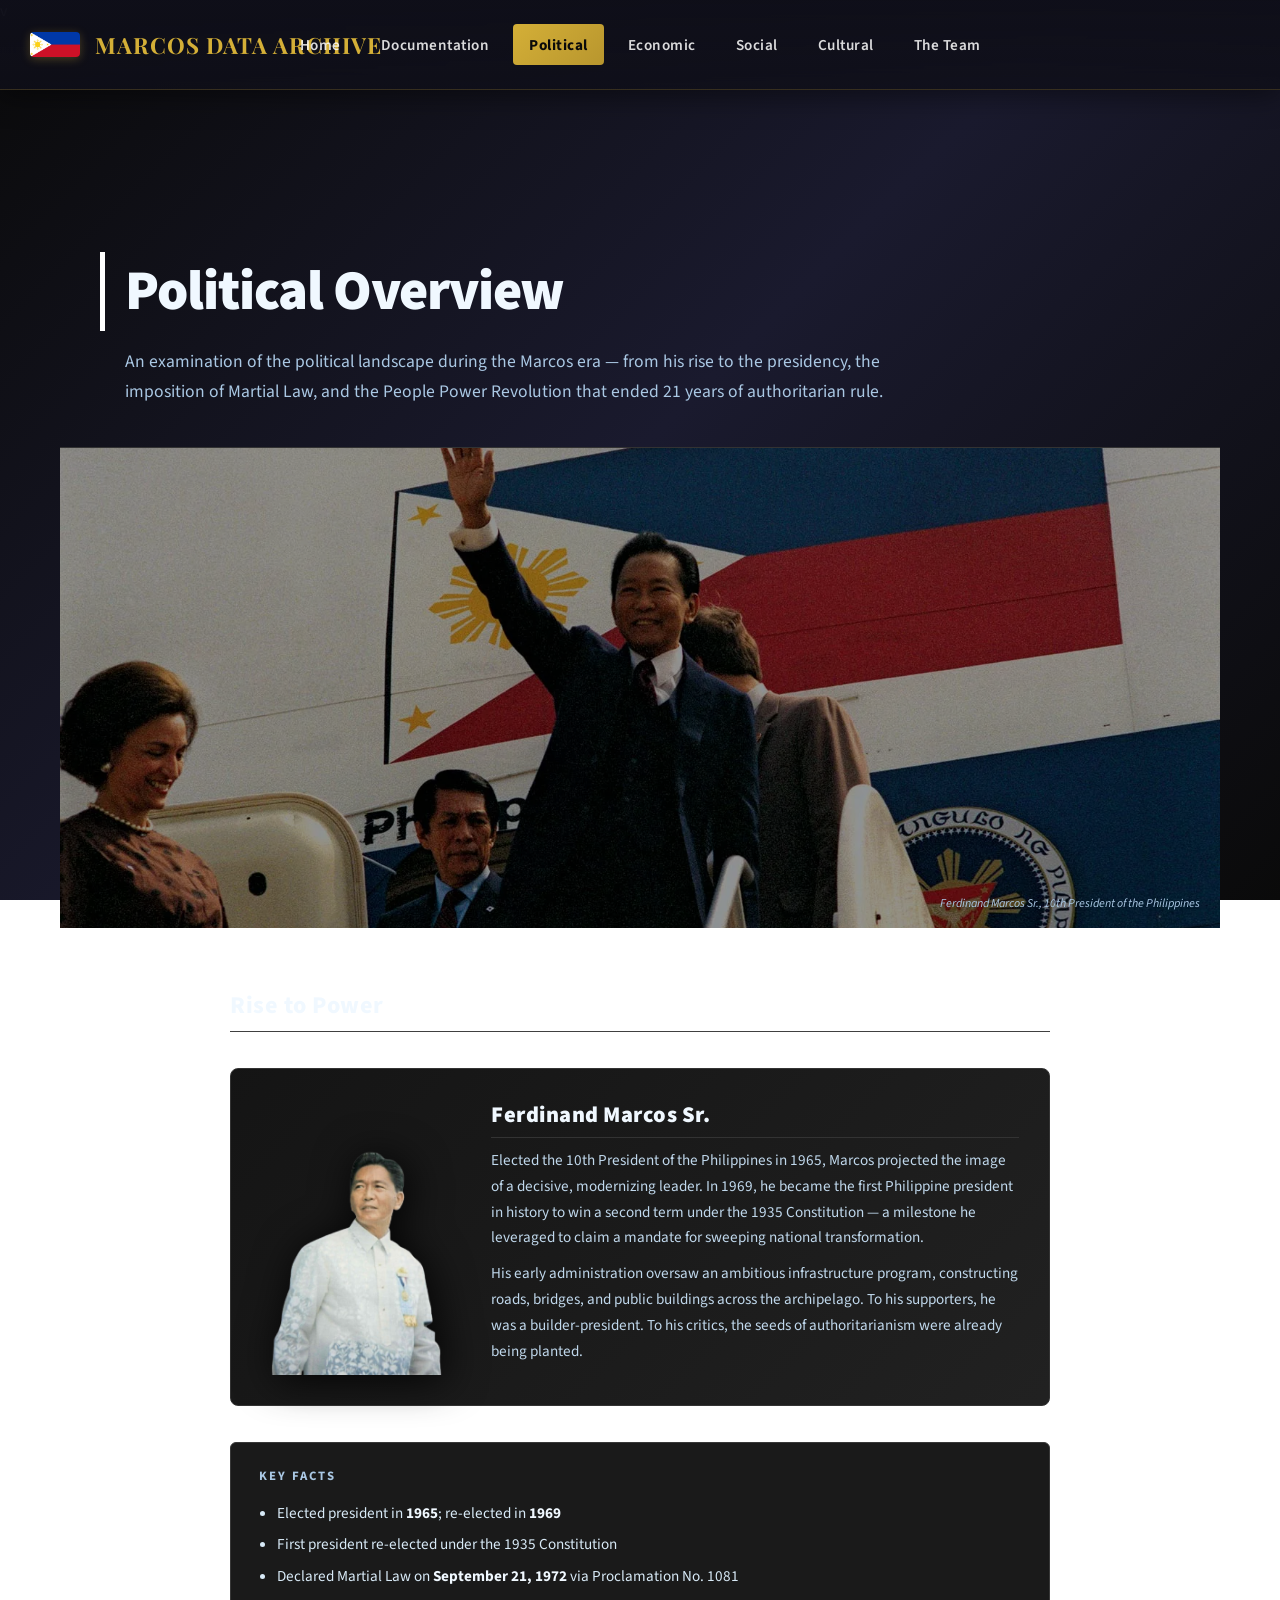
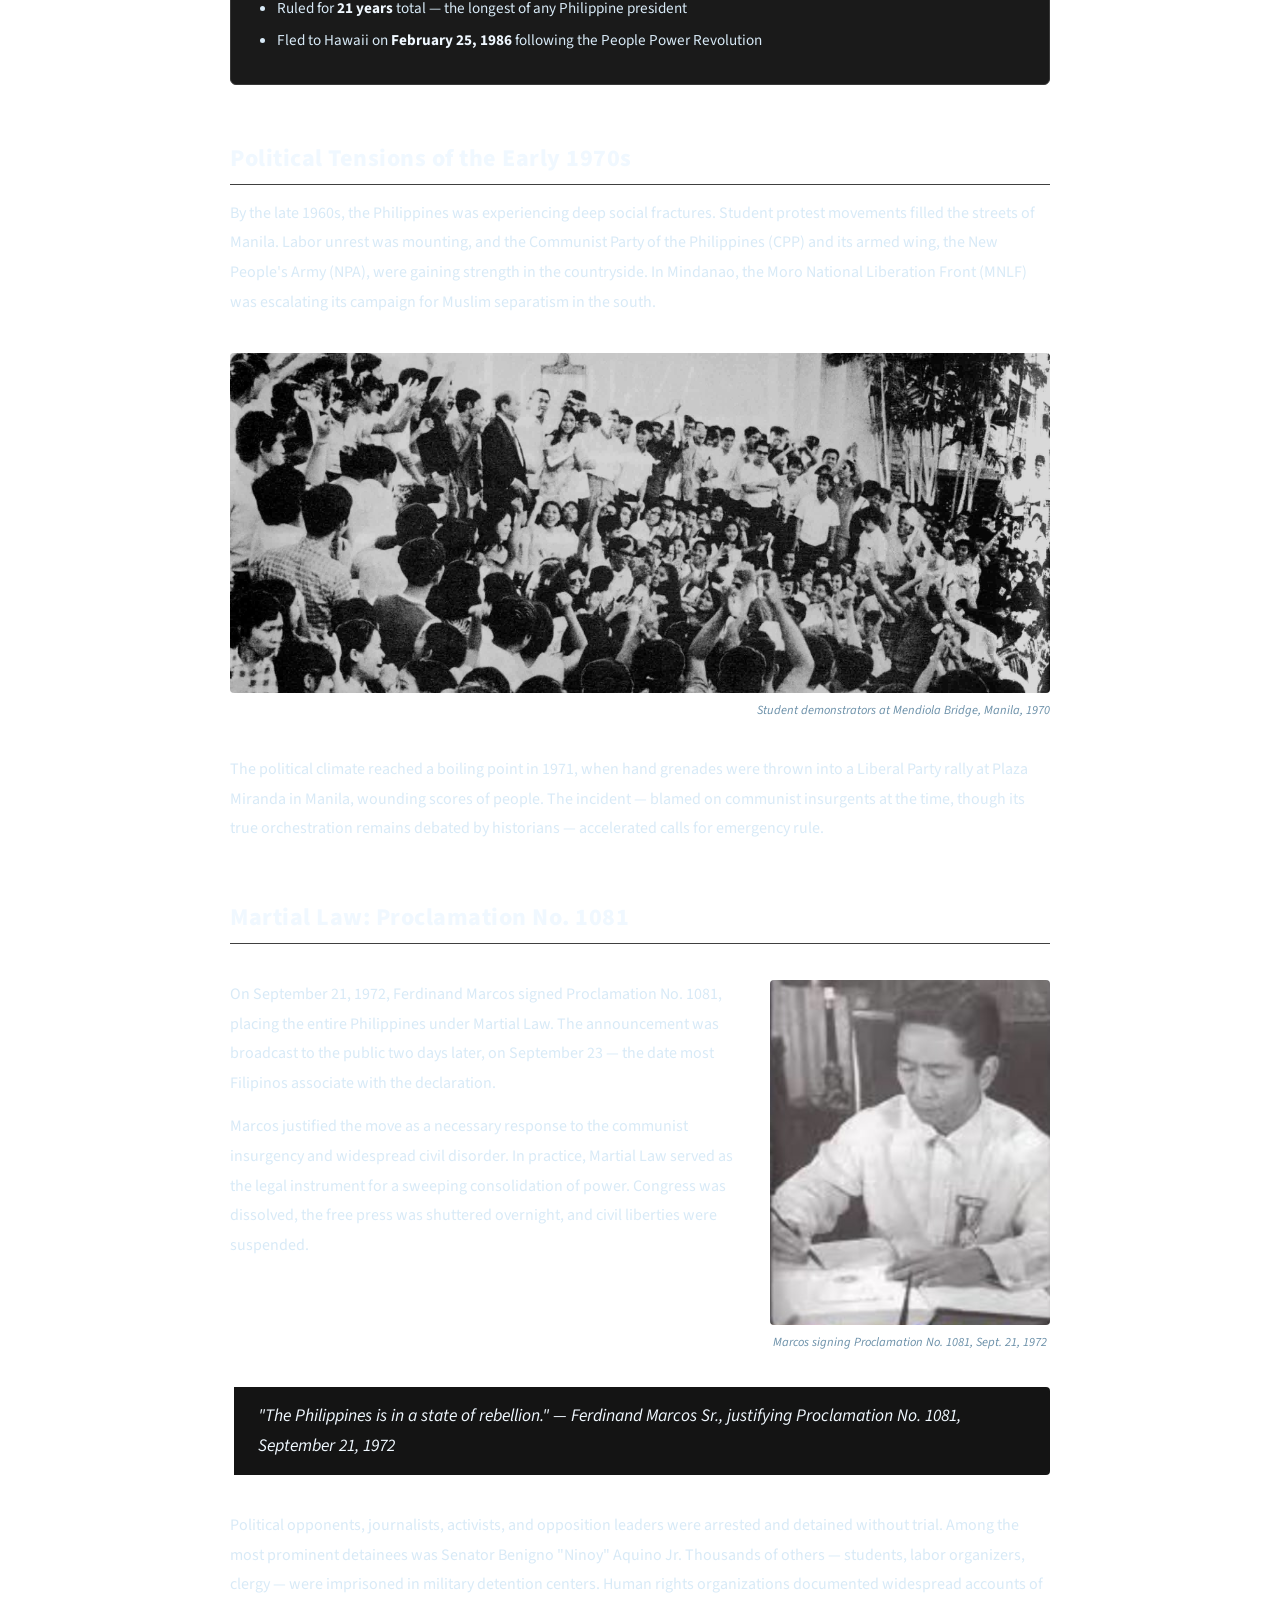
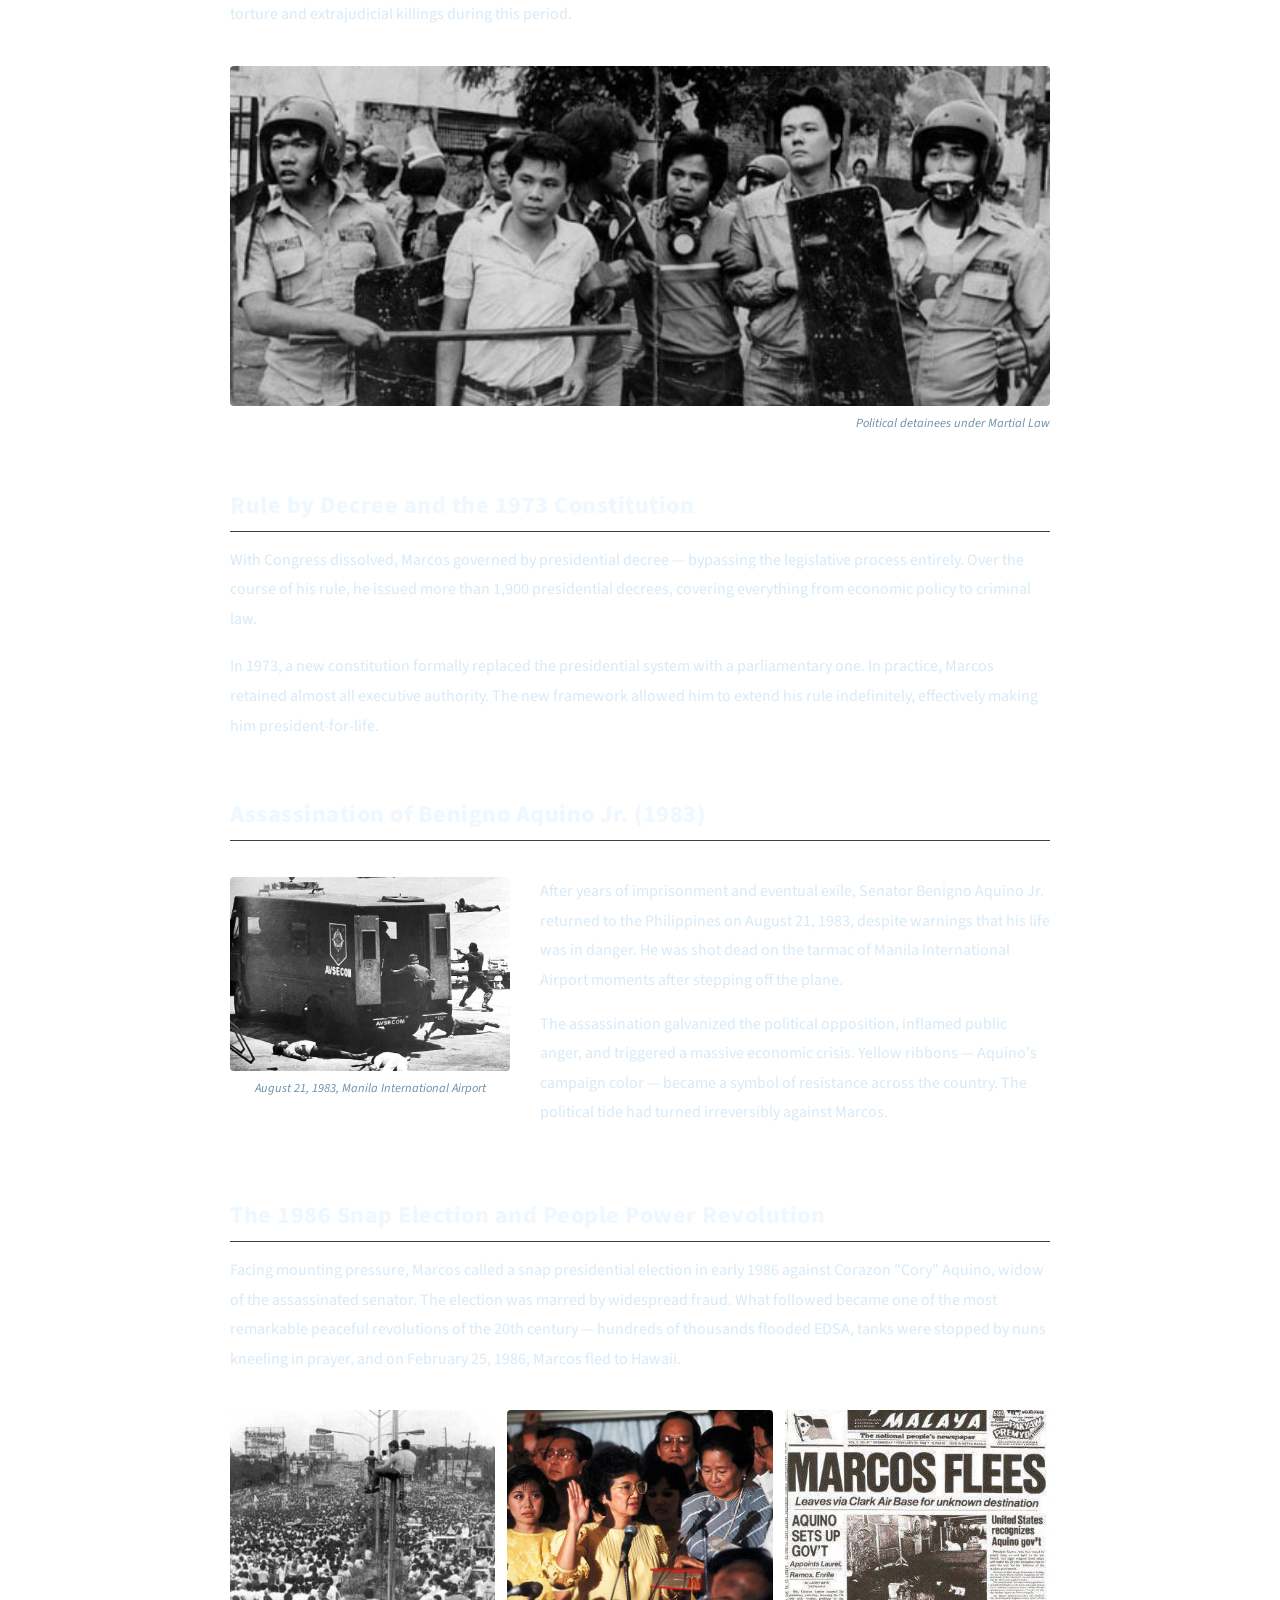
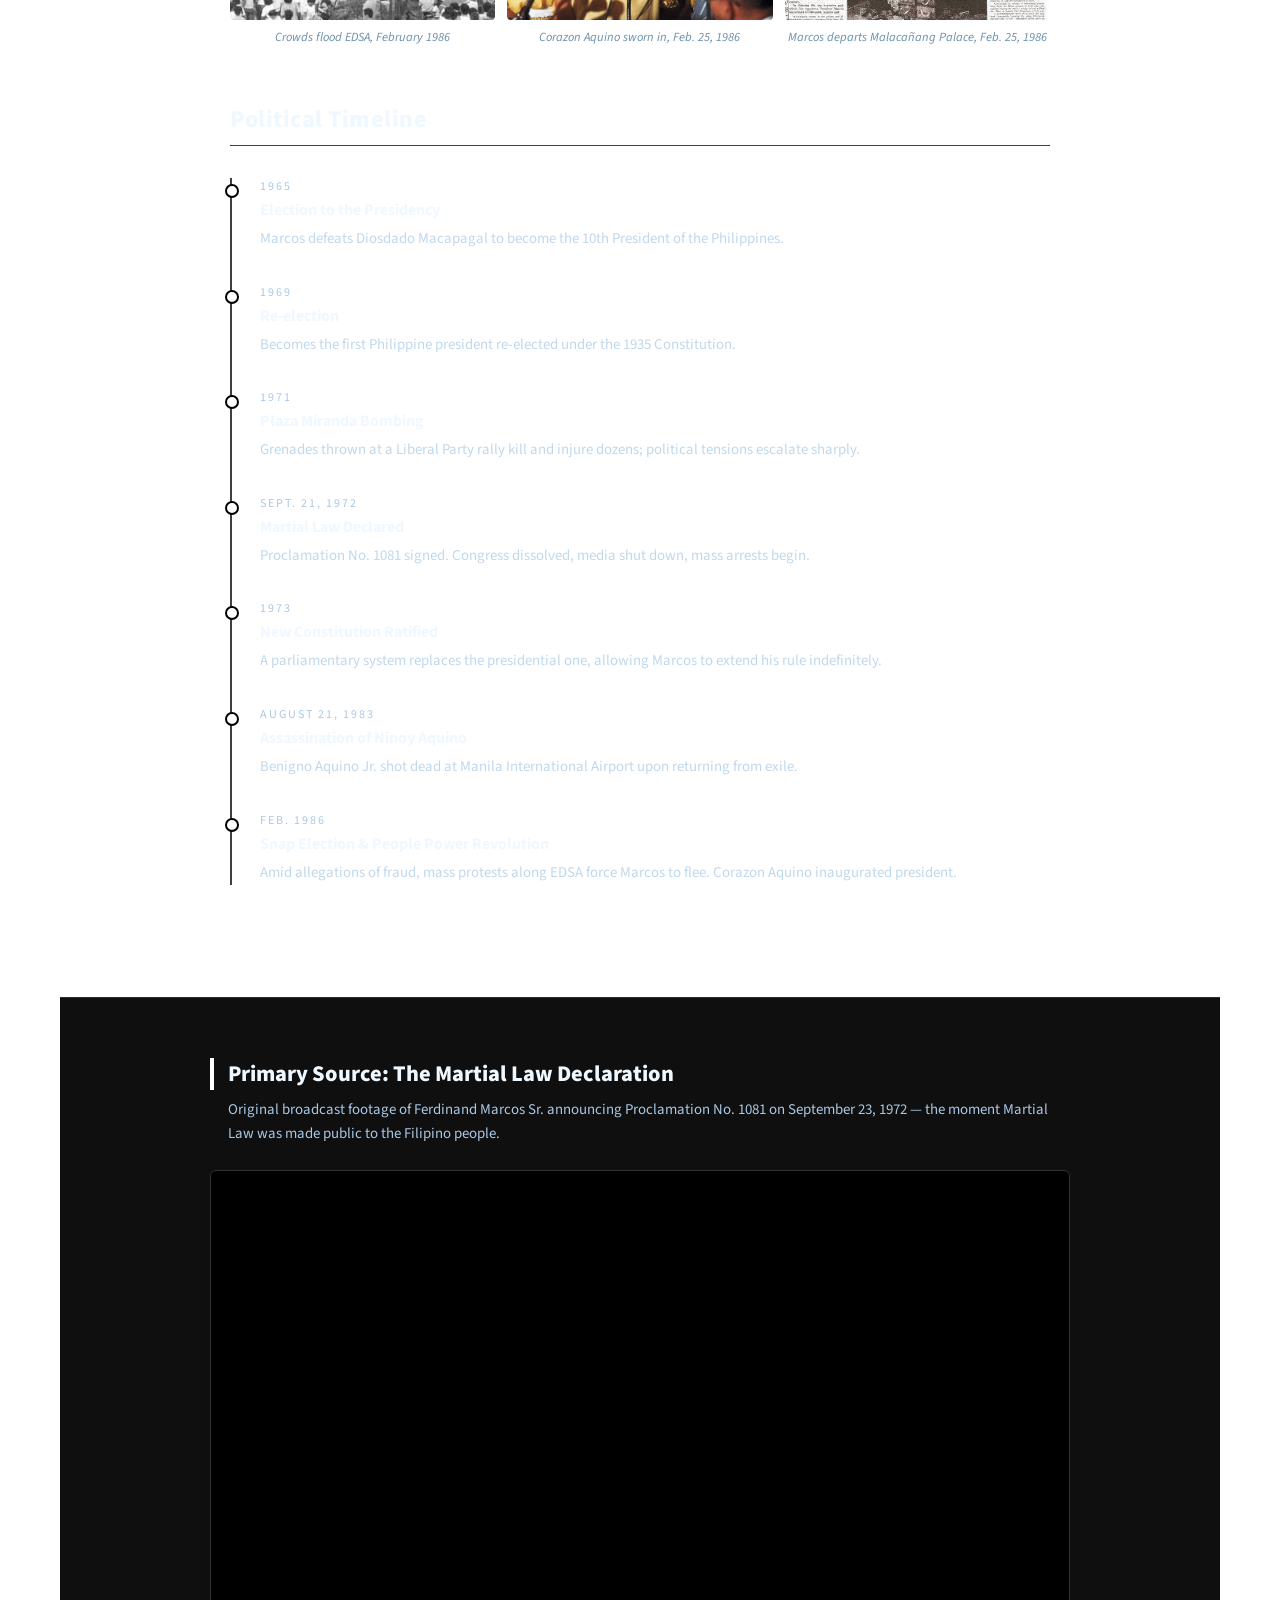
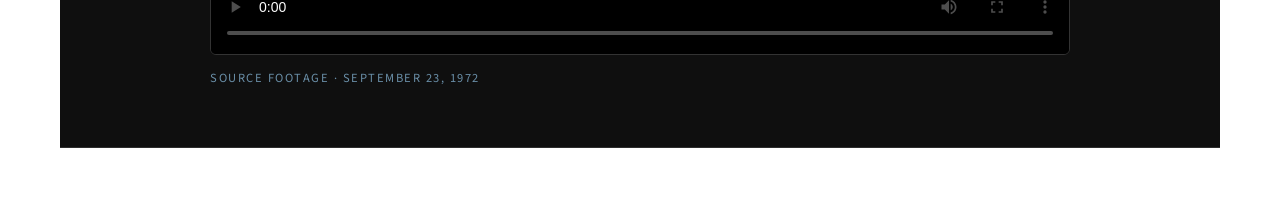
==== Political.html @ ebac62fa "Uploaded the entire website" ====
v<!DOCTYPE html>
<html lang="en">
<head>
    <meta charset="UTF-8">
    <meta name="viewport" content="width=device-width, initial-scale=1.0">
    <title>Political - Marcos Data Archive</title>
    <link rel="stylesheet" href="design.css">
</head>
<body>
    <div class="main">
        <nav>
            <div class="logo">
                <img src="Images/philippines_flag.jpg" alt="Logo">
                <h1 class="title">Marcos Data Archive</h1>
            </div>
            <div class="center">
                <div class="menu">
                    <ul>
                        <li><a href="index.html">Home</a></li>
                        <li><a href="Documentation.html">Documentation</a></li>
                        <li class="active"><a href="Political.html">Political</a></li>
                        <li><a href="Economic.html">Economic</a></li>
                        <li><a href="Social.html">Social</a></li>
                        <li><a href="Cultural.html">Cultural</a></li>
                        <li><a href="Team.html">The Team</a></li>
                    </ul>
                </div>
            </div>
        </nav>

        <div class="main-body">

            <div class="page-hero">
                <h1>Political Overview</h1>
                <p class="lead">An examination of the political landscape during the Marcos era — from his rise to the presidency, the imposition of Martial Law, and the People Power Revolution that ended 21 years of authoritarian rule.</p>
            </div>


            <div class="hero-image-wrap">
                <img src="Images/Ferdinand Marcos.webp" alt="Ferdinand Marcos Sr.">
                <span class="hero-image-caption">Ferdinand Marcos Sr., 10th President of the Philippines</span>
            </div>

            <div class="article-container">

                <h2>Rise to Power</h2>

                <div class="cutout-block">
                    <div class="cutout-img">
                        <img src="Images/marcoscutout.png" alt="Ferdinand Marcos Sr.">
                    </div>

                    <div class="cutout-text">
                        <h3>Ferdinand Marcos Sr.</h3>
                        <p>Elected the 10th President of the Philippines in 1965, Marcos projected the image of a decisive, modernizing leader. In 1969, he became the first Philippine president in history to win a second term under the 1935 Constitution — a milestone he leveraged to claim a mandate for sweeping national transformation.</p>
                        <p>His early administration oversaw an ambitious infrastructure program, constructing roads, bridges, and public buildings across the archipelago. To his supporters, he was a builder-president. To his critics, the seeds of authoritarianism were already being planted.</p>
                    </div>
                </div>

                <div class="key-facts">
                    <h3>Key Facts</h3>
                    <ul>
                        <li>Elected president in <strong>1965</strong>; re-elected in <strong>1969</strong></li>
                        <li>First president re-elected under the 1935 Constitution</li>
                        <li>Declared Martial Law on <strong>September 21, 1972</strong> via Proclamation No. 1081</li>
                        <li>Ruled for <strong>21 years</strong> total — the longest of any Philippine president</li>
                        <li>Fled to Hawaii on <strong>February 25, 1986</strong> following the People Power Revolution</li>
                    </ul>
                </div>

                <h2>Political Tensions of the Early 1970s</h2>
                <p>By the late 1960s, the Philippines was experiencing deep social fractures. Student protest movements filled the streets of Manila. Labor unrest was mounting, and the Communist Party of the Philippines (CPP) and its armed wing, the New People's Army (NPA), were gaining strength in the countryside. In Mindanao, the Moro National Liberation Front (MNLF) was escalating its campaign for Muslim separatism in the south.</p>


                <div class="photo-strip">
                        <img src="Images/First Quarter Storm.jpg" alt="First Quarter Storm, Manila 1970">
                    <div class="photo-caption">Student demonstrators at Mendiola Bridge, Manila, 1970</div>
                </div>

                <p>The political climate reached a boiling point in 1971, when hand grenades were thrown into a Liberal Party rally at Plaza Miranda in Manila, wounding scores of people. The incident — blamed on communist insurgents at the time, though its true orchestration remains debated by historians — accelerated calls for emergency rule.</p>

                <h2>Martial Law: Proclamation No. 1081</h2>


                <div class="article-photo-row">
                    <div class="row-text">
                        <p>On September 21, 1972, Ferdinand Marcos signed Proclamation No. 1081, placing the entire Philippines under Martial Law. The announcement was broadcast to the public two days later, on September 23 — the date most Filipinos associate with the declaration.</p>
                        <p>Marcos justified the move as a necessary response to the communist insurgency and widespread civil disorder. In practice, Martial Law served as the legal instrument for a sweeping consolidation of power. Congress was dissolved, the free press was shuttered overnight, and civil liberties were suspended.</p>
                    </div>
                    <div class="row-photo">
                            <img src="Images/marcos1081.jpg" alt="Marcos signing Proclamation No. 1081">
                        <div class="photo-caption">Marcos signing Proclamation No. 1081, Sept. 21, 1972</div>
                    </div>
                </div>

                <div class="pull-quote">
                    <p>"The Philippines is in a state of rebellion." — Ferdinand Marcos Sr., justifying Proclamation No. 1081, September 21, 1972</p>
                </div>

                <p>Political opponents, journalists, activists, and opposition leaders were arrested and detained without trial. Among the most prominent detainees was Senator Benigno "Ninoy" Aquino Jr. Thousands of others — students, labor organizers, clergy — were imprisoned in military detention centers. Human rights organizations documented widespread accounts of torture and extrajudicial killings during this period.</p>


                <div class="photo-strip">
                    <img src="Images/politicaldetainees.jpg" alt="Benigno Aquino Jr.">
                    <div class="photo-caption">Political detainees under Martial Law</div>
                </div>

                <h2>Rule by Decree and the 1973 Constitution</h2>
                <p>With Congress dissolved, Marcos governed by presidential decree — bypassing the legislative process entirely. Over the course of his rule, he issued more than 1,900 presidential decrees, covering everything from economic policy to criminal law.</p>
                <p>In 1973, a new constitution formally replaced the presidential system with a parliamentary one. In practice, Marcos retained almost all executive authority. The new framework allowed him to extend his rule indefinitely, effectively making him president-for-life.</p>

                <h2>Assassination of Benigno Aquino Jr. (1983)</h2>

                <div class="article-photo-row reverse">
                    <div class="row-text">
                        <p>After years of imprisonment and eventual exile, Senator Benigno Aquino Jr. returned to the Philippines on August 21, 1983, despite warnings that his life was in danger. He was shot dead on the tarmac of Manila International Airport moments after stepping off the plane.</p>
                        <p>The assassination galvanized the political opposition, inflamed public anger, and triggered a massive economic crisis. Yellow ribbons — Aquino's campaign color — became a symbol of resistance across the country. The political tide had turned irreversibly against Marcos.</p>
                    </div>
                    <div class="row-photo">
                            <img src="Images/manilaairport1983.jpg" alt="Benigno Aquino Jr.">
                        <div class="photo-caption">August 21, 1983, Manila International Airport</div>
                    </div>
                </div>

                <h2>The 1986 Snap Election and People Power Revolution</h2>
                <p>Facing mounting pressure, Marcos called a snap presidential election in early 1986 against Corazon "Cory" Aquino, widow of the assassinated senator. The election was marred by widespread fraud. What followed became one of the most remarkable peaceful revolutions of the 20th century — hundreds of thousands flooded EDSA, tanks were stopped by nuns kneeling in prayer, and on February 25, 1986, Marcos fled to Hawaii.</p>

                <div class="photo-grid">
                    <div class="grid-item">
                            <img src="Images/feb1986.jpg" alt="Crowds at EDSA February 1986">
                        <div class="photo-caption">Crowds flood EDSA, February 1986</div>
                    </div>
                    <div class="grid-item">
                            <img src="Images/cainaguration1986.jpg" alt="Corazon Aquino sworn in 1986">
                        <div class="photo-caption">Corazon Aquino sworn in, Feb. 25, 1986</div>
                    </div>
                    <div class="grid-item">
                            <img src="Images/marcosflees.jpg" alt="Marcos fleeing Malacañang 1986">
                        <div class="photo-caption">Marcos departs Malacañang Palace, Feb. 25, 1986</div>
                    </div>
                </div>

                <h2>Political Timeline</h2>
                <div class="timeline">
                    <div class="timeline-item">
                        <div class="year">1965</div>
                        <h4>Election to the Presidency</h4>
                        <p>Marcos defeats Diosdado Macapagal to become the 10th President of the Philippines.</p>
                    </div>
                    <div class="timeline-item">
                        <div class="year">1969</div>
                        <h4>Re-election</h4>
                        <p>Becomes the first Philippine president re-elected under the 1935 Constitution.</p>
                    </div>
                    <div class="timeline-item">
                        <div class="year">1971</div>
                        <h4>Plaza Miranda Bombing</h4>
                        <p>Grenades thrown at a Liberal Party rally kill and injure dozens; political tensions escalate sharply.</p>
                    </div>
                    <div class="timeline-item">
                        <div class="year">Sept. 21, 1972</div>
                        <h4>Martial Law Declared</h4>
                        <p>Proclamation No. 1081 signed. Congress dissolved, media shut down, mass arrests begin.</p>
                    </div>
                    <div class="timeline-item">
                        <div class="year">1973</div>
                        <h4>New Constitution Ratified</h4>
                        <p>A parliamentary system replaces the presidential one, allowing Marcos to extend his rule indefinitely.</p>
                    </div>
                    <div class="timeline-item">
                        <div class="year">August 21, 1983</div>
                        <h4>Assassination of Ninoy Aquino</h4>
                        <p>Benigno Aquino Jr. shot dead at Manila International Airport upon returning from exile.</p>
                    </div>
                    <div class="timeline-item">
                        <div class="year">Feb. 1986</div>
                        <h4>Snap Election & People Power Revolution</h4>
                        <p>Amid allegations of fraud, mass protests along EDSA force Marcos to flee. Corazon Aquino inaugurated president.</p>
                    </div>
                </div>

            </div>

<div class="video-section">
    <div class="video-inner">
        <h2>Primary Source: The Martial Law Declaration</h2>
        <p class="video-desc">Original broadcast footage of Ferdinand Marcos Sr. announcing Proclamation No. 1081 on September 23, 1972 — the moment Martial Law was made public to the Filipino people.</p>
        <div class="video-wrapper">
            <video controls style="width:100%; height:100%;" poster="path/to/poster-image.jpg">
                <source src="Videos/Martial_Law.mp4" type="video/mp4">
                Your browser does not support the video tag.
            </video>
        </div>
        <span class="video-label">Source footage · September 23, 1972</span>
    </div>
</div>

    <script>
        const iframe = document.getElementById('martial-law-video');
        const placeholder = document.getElementById('video-placeholder');
        if (iframe && iframe.src && iframe.src !== window.location.href) {
            placeholder.style.display = 'none';
        }
    </script>
    <script src="script.js" defer></script>
</body>
</html>
<!-- gonna restart my vscode for a second-->
---- design.css ----
/* ======== Import Online Designs and Page Styles ======== */
@import url('https://fonts.googleapis.com/css2?family=Playfair+Display:wght@400;700&family=Source+Sans+Pro:wght@300;400;600;700&display=swap');

*{
    box-sizing: border-box;
    font-family: 'Source Sans Pro', Arial, sans-serif;
    color: aliceblue;
    margin: 0;
    padding: 0;
}

body {
    margin: 0;
    height: 100%;
    background: linear-gradient(135deg, #0a0a0a 0%, #1a1a2e 50%, #0a0a0a 100%);
    background-attachment: fixed;
}

/* ======== Navigation Bar ======== */
nav {
    background: linear-gradient(180deg, rgba(15, 15, 25, 0.98) 0%, rgba(15, 15, 25, 0.85) 100%);
    backdrop-filter: blur(10px);
    position: fixed;
    top: 0;
    left: 0;
    right: 0;
    height: 90px;
    display: flex;
    align-items: center;
    justify-content: center;
    z-index: 1000;
    box-shadow: 0 4px 30px rgba(0, 0, 0, 0.5);
    border-bottom: 1px solid rgba(212, 175, 55, 0.2);
}

.logo {
    position: absolute;
    left: 30px;
    display: flex;
    align-items: center;
    gap: 15px;
}

.logo img {
    display: block;
    width: 50px;
    height: auto;
    border-radius: 4px;
    box-shadow: 0 2px 10px rgba(212, 175, 55, 0.3);
    margin: 0;
}

h1.title {
    color: #d4af37;
    font-size: 1.4rem;
    margin: 0;
    font-weight: 700;
    font-family: 'Playfair Display', serif;
    letter-spacing: 1px;
    text-transform: uppercase;
}

.menu {
    pointer-events: auto;
    display: flex;
    justify-content: center;
    align-items: center;
}

.menu ul {
    display: flex;
    gap: 0.5rem;
    list-style: none;
    margin: 0;
    padding: 0;
}

.menu ul li{
    display: block;
}

.menu li a {
    text-decoration: none;
    color: rgba(255, 255, 255, 0.85);
    font-weight: 600;
    padding: 0.6rem 1rem;
    transition: all 0.3s cubic-bezier(0.4, 0, 0.2, 1);
    display: inline-block;
    font-size: 0.95rem;
    letter-spacing: 0.5px;
    position: relative;
    overflow: hidden;
}

.menu li a::before {
    content: '';
    position: absolute;
    bottom: 0;
    left: 50%;
    width: 0;
    height: 2px;
    background: linear-gradient(90deg, #d4af37, #f4cf67);
    transition: all 0.3s ease;
    transform: translateX(-50%);
}

.menu li a:hover {
    color: #d4af37;
    background: rgba(212, 175, 55, 0.1);
    border-radius: 4px;
}

.menu li a:hover::before {
    width: 80%;
}

.menu .active a {
    background: linear-gradient(135deg, #d4af37 0%, #b8962e 100%);
    color: #0a0a0a;
    border-radius: 4px;
    font-weight: 700;
}

.menu .active a::before {
    display: none;
}
/* ======== Index / Home Page ======== */
/* ======== Parallax Header and Animation ======== */
.parallax-section {
    min-height: 85vh;
    background-attachment: fixed;
    background-position: center;
    background-repeat: no-repeat;
    background-size: cover;
    display: flex;
    align-items: center;
    justify-content: center;
    position: relative;
}

.parallax-section::before {
    content: '';
    position: absolute;
    top: 0;
    left: 0;
    right: 0;
    bottom: 0;
    background: linear-gradient(
        180deg,
        rgba(10, 10, 26, 0.7) 0%,
        rgba(10, 10, 26, 0.5) 50%,
        rgba(10, 10, 26, 0.9) 100%
    );
    z-index: 1;
}

.parallax-section .content {
    position: relative;
    z-index: 2;
    padding: 40px;
    max-width: 900px;
    text-align: center;
}

.main_header {
    font-family: 'Playfair Display', serif;
    font-size: 3.5rem;
    font-weight: 700;
    color: #ffffff;
    text-shadow: 0 4px 20px rgba(0, 0, 0, 0.5);
    margin-bottom: 20px;
    letter-spacing: 2px;
    animation: fadeInUp 1s ease-out;
}

.bottom_header {
    font-size: 1.3rem;
    color: rgba(255, 255, 255, 0.9);
    line-height: 1.8;
    text-shadow: 0 2px 10px rgba(0, 0, 0, 0.5);
    animation: fadeInUp 1s ease-out 0.2s backwards;
}

.bottom_header strong {
    color: #d4af37;
    font-weight: 600;
}

/* ======== Main Area ======== */
.main {
    width: 100%;
    min-height: 100vh;
    padding: 110px 60px 60px 60px;
    max-width: 1400px;
    margin: 0 auto;
}

/* ======== Side-by-Side Content / Goal of the Archive ======== */
.side-by-side {
    display: flex;
    gap: 60px;
    align-items: center;
    flex-wrap: wrap;
    margin-top: 80px;
    margin-bottom: 100px;
    padding: 50px;
    background: linear-gradient(135deg, rgba(30, 30, 50, 0.6) 0%, rgba(20, 20, 35, 0.8) 100%);
    border-radius: 20px;
    border: 1px solid rgba(212, 175, 55, 0.15);
    box-shadow: 0 20px 60px rgba(0, 0, 0, 0.4);
    backdrop-filter: blur(10px);
}

.side-by-side img {
    max-width: 500px;
    width: 100%;
    height: auto;
    object-fit: cover;
    border-radius: 12px;
    box-shadow: 0 15px 40px rgba(0, 0, 0, 0.5);
    transition: transform 0.4s ease, box-shadow 0.4s ease;
    border: 3px solid rgba(212, 175, 55, 0.3);
}

.side-by-side img:hover {
    transform: scale(1.02);
    box-shadow: 0 25px 50px rgba(0, 0, 0, 0.6);
    border-color: rgba(212, 175, 55, 0.6);
}

.side-text {
    flex: 1;
    min-width: 300px;
}

.side-text h2 {
    font-family: 'Playfair Display', serif;
    font-size: 2.5rem;
    font-weight: 700;
    color: #d4af37;
    margin-bottom: 25px;
    position: relative;
    padding-bottom: 15px;
}

.side-text h2::after {
    content: '';
    position: absolute;
    bottom: 0;
    left: 0;
    width: 80px;
    height: 3px;
    background: linear-gradient(90deg, #d4af37, transparent);
}

.side-text p {
    font-size: 1.15rem;
    line-height: 1.9;
    color: rgba(255, 255, 255, 0.85);
    margin-bottom: 20px;
}

.side-text p strong {
    color: #d4af37;
    font-weight: 600;
}

/* ======== Animations and Stuff ======== */
@keyframes fadeInUp {
    from {
        opacity: 0;
        transform: translateY(30px);
    }
    to {
        opacity: 1;
        transform: translateY(0);
    }
}

.side-by-side {
    animation: fadeInUp 0.8s ease-out;
}

/* ======== Responsive Design ======== */
@media (max-width: 1024px) {
    .main {
        padding: 100px 30px 40px 30px;
    }
    
    .side-by-side {
        padding: 30px;
        gap: 40px;
    }
    
    .main_header {
        font-size: 2.5rem;
    }
}

@media (max-width: 768px) {
    nav {
        height: 70px;
    }
    
    .logo {
        left: 15px;
    }
    
    .logo img {
        width: 35px;
    }
    
    h1.title {
        font-size: 1rem;
    }
    
    .menu ul {
        gap: 0.2rem;
    }
    
    .menu li a {
        padding: 0.4rem 0.6rem;
        font-size: 0.8rem;
    }
    
    .parallax-section {
        min-height: 70vh;
    }
    
    .main_header {
        font-size: 2rem;
    }
    
    .bottom_header {
        font-size: 1rem;
    }
    
    .side-by-side {
        flex-direction: column;
        margin-top: 50px;
        margin-bottom: 60px;
        padding: 25px;
    }
    
    .side-by-side img {
        max-width: 100%;
    }
    
    .side-text h2 {
        font-size: 1.8rem;
    }
    
    .side-text p {
        font-size: 1rem;
    }
}

@media (max-width: 480px) {
    .menu ul {
        flex-wrap: wrap;
        justify-content: center;
    }
    
    .main_header {
        font-size: 1.6rem;
    }
}

/* ======== Team Section ======== */
.team-container {
    padding: 60px 20px;
    max-width: 1200px;
    margin: 0 auto;
}

.team-grid {
    display: flex;
    flex-wrap: wrap;
    gap: 30px;
    justify-content: center;
    perspective: 1000px;
}

.team-card {
    background: linear-gradient(145deg, rgba(30, 30, 50, 0.8), rgba(20, 20, 35, 0.9));
    border: 1px solid rgba(212, 175, 55, 0.2);
    border-radius: 12px;
    padding: 30px 24px;
    width: 280px;
    text-align: center;
    position: relative;
    transform-style: preserve-3d;
    transition: transform 0.15s ease, border-color 0.3s ease, box-shadow 0.3s ease;
    will-change: transform;
    overflow: hidden;
}

.team-card::before {
    content: "";
    position: absolute;
    inset: 0;
    background: radial-gradient(
        circle at var(--mouse-x, 50%) var(--mouse-y, 50%),
        rgba(255, 255, 255, 0.1),
        transparent 40%
    );
    opacity: 0;
    transition: opacity 0.25s ease;
    pointer-events: none;
}

.team-card:hover {
    border-color: #d4af37;
    box-shadow: 0 18px 40px rgba(212, 175, 55, 0.15);
}

.team-card:hover::before {
    opacity: 1;
}

.team-card .card-content {
    transform: translateZ(30px);
    transform-style: preserve-3d;
}

.team-card .avatar-placeholder {
    width: 100px;
    height: 100px;
    border-radius: 50%;
    margin: 0 auto 16px auto;
    display: flex;
    align-items: center;
    justify-content: center;
    object-fit: cover;
    background: linear-gradient(135deg, rgba(212, 175, 55, 0.2), rgba(212, 175, 55, 0.1));
    font-size: 2.5rem;
    color: #d4af37;
    transform: translateZ(40px);
    border: 2px solid rgba(212, 175, 55, 0.3);
}

.team-card h3 {
    margin: 0 0 6px 0;
    font-size: 1.2rem;
    color: #ffffff;
    transform: translateZ(28px);
    font-family: 'Playfair Display', serif;
}

.team-card .role {
    font-size: 0.9rem;
    color: #d4af37;
    margin: 0 0 12px 0;
    font-style: italic;
    transform: translateZ(24px);
    font-weight: 600;
}

.team-card .bio {
    font-size: 0.85rem;
    color: rgba(255, 255, 255, 0.75);
    line-height: 1.5;
    margin: 0;
    transform: translateZ(18px);
}

@media (max-width: 768px) {
    .team-card {
        width: 100%;
        max-width: 320px;
    }
    
    .team-container {
        padding: 40px 15px;
    }
}

/* ======== Documentation Section ======== */
.page-hero {
    margin-top: 60px;
    padding: 60px 40px 40px 40px;
    border-bottom: 1px solid hsl(0,0%,20%);
}

.page-hero h1 {
    font-size: clamp(2rem, 5vw, 3.5rem);
    font-weight: 900;
    letter-spacing: -1px;
    margin: 0 0 16px 0;
    border-left: 5px solid white;
    padding-left: 20px;
}

.page-hero p.lead {
    font-size: 1.1rem;
    color: #aac8e4;
    max-width: 720px;
    line-height: 1.7;
    margin: 0 0 0 25px;
}

.hero-image-wrap {
    position: relative;
    width: 100%;
    max-height: 480px;
    overflow: hidden;
}

.hero-image-wrap img {
    width: 100%;
    height: 480px;
    object-fit: cover;
    object-position: top center;
    display: block;
    margin: 0;
    filter: brightness(0.6);
}

.hero-image-caption {
    position: absolute;
    bottom: 16px;
    right: 20px;
    font-size: 0.75rem;
    color: #aac8e4;
    font-style: italic;
}

.article-container {
    max-width: 860px;
    margin: 0 auto;
    padding: 60px 20px 80px 20px;
}

.article-container h2 {
    font-size: 1.5rem;
    font-weight: 800;
    margin: 56px 0 14px 0;
    padding-bottom: 8px;
    border-bottom: 1px solid hsl(0,0%,25%);
    letter-spacing: 0.5px;
}

.article-container h2:first-of-type { margin-top: 0; }

.article-container p {
    font-size: 1rem;
    line-height: 1.85;
    color: #d8eaf7;
    margin: 0 0 18px 0;
}

.article-container h3 {
    font-size: 1.2rem;
    font-weight: 700;
    margin: 40px 0 14px 0;
    padding-bottom: 6px;
    border-bottom: 1px solid hsl(0,0%,20%);
    letter-spacing: 0.5px;
    color: #ffffff;
}

/* Document Cards */
.doc-grid {
    display: grid;
    grid-template-columns: repeat(auto-fill, minmax(280px, 1fr));
    gap: 24px;
    margin: 36px 0;
}

.doc-card {
    background: linear-gradient(145deg, hsl(0,0%,12%) 0%, hsl(0,0%,8%) 100%);
    border: 1px solid hsl(0,0%,20%);
    border-radius: 8px;
    padding: 24px;
    transition: all 0.3s ease;
}

.doc-card:hover {
    border-color: #d4af37;
    transform: translateY(-4px);
    box-shadow: 0 12px 30px rgba(0,0,0,0.4);
}

.doc-card .doc-icon {
    font-size: 2.5rem;
    margin-bottom: 16px;
    display: block;
}

.doc-card h3 {
    font-size: 1.1rem;
    font-weight: 700;
    color: #ffffff;
    margin: 0 0 10px 0;
    border: none;
    padding: 0;
}

.doc-card p {
    font-size: 0.9rem;
    color: #aac8e4;
    line-height: 1.6;
    margin: 0;
}

/* Key Facts Box */
.key-facts {
    background-color: hsl(0,0%,10%);
    border: 1px solid hsl(0,0%,22%);
    border-radius: 6px;
    padding: 24px 28px;
    margin: 36px 0;
}

.key-facts h3 {
    font-size: 0.8rem;
    letter-spacing: 2px;
    text-transform: uppercase;
    color: #aac8e4;
    margin: 0 0 16px 0;
    border: none;
    padding: 0;
}

.key-facts ul { margin: 0; padding: 0 0 0 18px; }

.key-facts ul li {
    color: #d8eaf7;
    font-size: 0.95rem;
    line-height: 1.7;
    margin-bottom: 6px;
}

/* Source List */
.source-list {
    margin: 36px 0;
}

.source-item {
    display: flex;
    gap: 20px;
    padding: 20px;
    background: hsl(0,0%,8%);
    border: 1px solid hsl(0,0%,18%);
    border-radius: 6px;
    margin-bottom: 16px;
    align-items: flex-start;
}

.source-item .source-icon {
    font-size: 1.8rem;
    flex-shrink: 0;
}

.source-item h4 {
    font-size: 1rem;
    font-weight: 700;
    color: #ffffff;
    margin: 0 0 6px 0;
    border: none;
    padding: 0;
}

.source-item p {
    font-size: 0.9rem;
    color: #aac8e4;
    line-height: 1.6;
    margin: 0;
}

.source-item .source-link {
    display: inline-block;
    margin-top: 10px;
    font-size: 0.85rem;
    color: #d4af37;
    text-decoration: none;
}

.source-item .source-link:hover {
    text-decoration: underline;
}

/* Timeline */
.timeline {
    position: relative;
    padding-left: 28px;
    border-left: 2px solid hsl(0,0%,25%);
    margin: 32px 0;
}

.timeline-item { position: relative; margin-bottom: 32px; }

.timeline-item::before {
    content: '';
    position: absolute;
    left: -35px; top: 6px;
    width: 10px; height: 10px;
    border-radius: 50%;
    background: white;
    border: 2px solid black;
}

.timeline-item .year {
    font-size: 0.75rem;
    letter-spacing: 2px;
    text-transform: uppercase;
    color: #aac8e4;
    margin-bottom: 4px;
}

.timeline-item h4 {
    font-size: 1rem;
    font-weight: 700;
    margin: 0 0 6px 0;
    color: aliceblue;
    border: none;
    padding: 0;
}

.timeline-item p {
    font-size: 0.93rem;
    color: #c0d8ec;
    margin: 0;
    line-height: 1.65;
}

/* Table Styles */
.data-table {
    width: 100%;
    border-collapse: collapse;
    margin: 36px 0;
}

.data-table th {
    background: hsl(0,0%,15%);
    color: #d4af37;
    font-weight: 700;
    text-align: left;
    padding: 14px 16px;
    font-size: 0.85rem;
    letter-spacing: 1px;
    text-transform: uppercase;
}

.data-table td {
    padding: 14px 16px;
    border-bottom: 1px solid hsl(0,0%,18%);
    color: #d8eaf7;
    font-size: 0.95rem;
}

.data-table tr:hover td {
    background: hsl(0,0%,10%);
}

/* Category Tabs */
.category-tabs {
    display: flex;
    gap: 12px;
    margin: 24px 0;
    flex-wrap: wrap;
}

.category-tab {
    padding: 10px 20px;
    background: hsl(0,0%,12%);
    border: 1px solid hsl(0,0%,20%);
    border-radius: 4px;
    color: #aac8e4;
    text-decoration: none;
    font-size: 0.9rem;
    transition: all 0.3s ease;
}

.category-tab:hover, .category-tab.active {
    background: #d4af37;
    color: #0a0a0a;
    border-color: #d4af37;
}

/* Documentation Page Responsive */
@media (max-width: 768px) {
    .doc-grid {
        grid-template-columns: 1fr;
    }
    .source-item {
        flex-direction: column;
    }
    .page-hero {
        margin-top: 60px;
        padding: 40px 20px 30px 20px;
    }
    .article-container {
        padding: 40px 15px 60px 15px;
    }
}

/* ======== Economic ======== */
.page-hero {
    margin-top: 60px;
    padding: 60px 40px 40px 40px;
    border-bottom: 1px solid hsl(0,0%,20%);
}
.page-hero h1 {
    font-size: clamp(2rem, 5vw, 3.5rem);
    font-weight: 900;
    letter-spacing: -1px;
    margin: 0 0 16px 0;
    border-left: 5px solid white;
    padding-left: 20px;
}
.page-hero p.lead {
    font-size: 1.1rem;
    color: #aac8e4;
    max-width: 760px;
    line-height: 1.7;
    margin: 0 0 0 25px;
}

.hero-image-wrap {
    position: relative;
    width: 100%;
    max-height: 480px;
    overflow: hidden;
}
.hero-image-wrap img {
    width: 100%;
    height: 480px;
    object-fit: cover;
    object-position: center;
    display: block;
    margin: 0;
    filter: brightness(0.58);
}
.hero-image-caption {
    position: absolute;
    bottom: 16px;
    right: 20px;
    font-size: 0.75rem;
    color: #aac8e4;
    font-style: italic;
}

.article-container {
    max-width: 860px;
    margin: 0 auto;
    padding: 60px 20px 80px 20px;
}
.article-container h2 {
    font-size: 1.5rem;
    font-weight: 800;
    margin: 56px 0 14px 0;
    padding-bottom: 8px;
    border-bottom: 1px solid hsl(0,0%,25%);
    letter-spacing: 0.5px;
}
.article-container h2:first-of-type {
    margin-top: 0;
}
.article-container p {
    font-size: 1rem;
    line-height: 1.85;
    color: #d8eaf7;
    margin: 0 0 18px 0;
}

.pull-quote {
    border-left: 4px solid white;
    margin: 36px 0;
    padding: 14px 24px;
    background-color: hsl(0,0%,8%);
    border-radius: 0 4px 4px 0;
}
.pull-quote p {
    font-size: 1.1rem;
    font-style: italic;
    color: aliceblue !important;
    margin: 0 !important;
    line-height: 1.7;
}

.key-facts {
    background-color: hsl(0,0%,10%);
    border: 1px solid hsl(0,0%,22%);
    border-radius: 6px;
    padding: 24px 28px;
    margin: 36px 0;
}
.key-facts h3 {
    font-size: 0.8rem;
    letter-spacing: 2px;
    text-transform: uppercase;
    color: #aac8e4;
    margin: 0 0 16px 0;
}
.key-facts ul {
    margin: 0;
    padding: 0 0 0 18px;
}
.key-facts ul li {
    color: #d8eaf7;
    font-size: 0.95rem;
    line-height: 1.7;
    margin-bottom: 6px;
}

.photo-placeholder {
    background: hsl(0,0%,10%);
    border: 2px dashed hsl(0,0%,28%);
    border-radius: 4px;
    display: flex;
    flex-direction: column;
    align-items: center;
    justify-content: center;
    gap: 8px;
    color: #6a8fa8;
    font-size: 0.8rem;
    text-align: center;
    padding: 12px;
    width: 100%;
}
.photo-placeholder .ph-icon {
    font-size: 2rem;
    opacity: 0.4;
}
.photo-placeholder .ph-label {
    font-style: italic;
    max-width: 220px;
    line-height: 1.4;
}
.photo-caption {
    margin-top: 8px;
    font-size: 0.78rem;
    color: #6a8fa8;
    font-style: italic;
}

.photo-strip {
    width: 100%;
    margin: 36px 0;
}
.photo-strip img {
    width: 100%;
    max-height: 340px;
    object-fit: cover;
    display: block;
    margin: 0;
    border-radius: 4px;
    filter: brightness(0.85);
}
.photo-strip .photo-caption {
    text-align: right;
}

.article-photo-row {
    display: flex;
    gap: 30px;
    align-items: flex-start;
    margin: 36px 0;
    flex-wrap: wrap;
}
.article-photo-row.reverse {
    flex-direction: row-reverse;
}
.article-photo-row .row-text {
    flex: 1;
    min-width: 220px;
}
.article-photo-row .row-text p {
    margin-bottom: 14px;
}
.article-photo-row .row-photo {
    flex: 0 0 280px;
    max-width: 280px;
}
.article-photo-row .row-photo img {
    width: 100%;
    height: auto;
    display: block;
    border-radius: 4px;
    margin: 0;
    object-fit: cover;
}
.article-photo-row .row-photo .photo-caption {
    text-align: center;
}

.photo-grid {
    display: flex;
    gap: 12px;
    margin: 36px 0;
    flex-wrap: wrap;
}
.photo-grid .grid-item {
    flex: 1;
    min-width: 180px;
}
.photo-grid .grid-item img {
    width: 100%;
    height: 210px;
    object-fit: cover;
    display: block;
    margin: 0;
    border-radius: 4px;
}
.photo-grid .grid-item .photo-caption {
    text-align: center;
}

.cutout-block {
    display: flex;
    align-items: flex-end;
    gap: 30px;
    margin: 36px 0;
    padding: 30px;
    background: linear-gradient(135deg, hsl(0,0%,8%) 0%, hsl(0,0%,13%) 100%);
    border: 1px solid hsl(0,0%,20%);
    border-radius: 8px;
    flex-wrap: wrap;
}
.cutout-block .cutout-img {
    flex: 0 0 200px;
    max-width: 200px;
    filter: drop-shadow(4px 4px 20px rgba(0,0,0,0.9));
}
.cutout-block .cutout-img img {
    width: 100%;
    height: auto;
    display: block;
    margin: 0;
}
.cutout-block .cutout-text {
    flex: 1;
    min-width: 200px;
}
.cutout-block .cutout-text h3 {
    font-size: 1.4rem;
    font-weight: 900;
    margin: 0 0 10px 0;
    color: aliceblue;
}
.cutout-block .cutout-text p {
    font-size: 0.95rem;
    color: #c0d8ec;
    line-height: 1.7;
    margin: 0 0 10px 0;
}

.timeline {
    position: relative;
    padding-left: 28px;
    border-left: 2px solid hsl(0,0%,25%);
    margin: 32px 0;
}
.timeline-item {
    position: relative;
    margin-bottom: 32px;
}
.timeline-item::before {
    content: '';
    position: absolute;
    left: -35px;
    top: 6px;
    width: 10px;
    height: 10px;
    border-radius: 50%;
    background: white;
    border: 2px solid black;
}
.timeline-item .year {
    font-size: 0.75rem;
    letter-spacing: 2px;
    text-transform: uppercase;
    color: #aac8e4;
    margin-bottom: 4px;
}
.timeline-item h4 {
    font-size: 1rem;
    font-weight: 700;
    margin: 0 0 6px 0;
    color: aliceblue;
}
.timeline-item p {
    font-size: 0.93rem;
    color: #c0d8ec;
    margin: 0;
    line-height: 1.65;
}

.video-section {
    background-color: hsl(0,0%,6%);
    border-top: 1px solid hsl(0,0%,18%);
    border-bottom: 1px solid hsl(0,0%,18%);
    padding: 60px 20px;
}
.video-inner {
    max-width: 860px;
    margin: 0 auto;
}
.video-inner h2 {
    font-size: 1.4rem;
    font-weight: 800;
    margin: 0 0 8px 0;
    border-left: 4px solid white;
    padding-left: 14px;
}
.video-inner p.video-desc {
    color: #aac8e4;
    font-size: 0.93rem;
    margin: 0 0 24px 18px;
    line-height: 1.6;
}
.video-wrapper {
    position: relative;
    width: 100%;
    padding-top: 56.25%;
    background: black;
    border-radius: 6px;
    overflow: hidden;
    border: 1px solid hsl(0,0%,20%);
}
.video-wrapper iframe,
.video-wrapper video {
    position: absolute;
    top: 0;
    left: 0;
    width: 100%;
    height: 100%;
    border: none;
}
.video-placeholder-box {
    position: absolute;
    top: 0;
    left: 0;
    width: 100%;
    height: 100%;
    display: flex;
    flex-direction: column;
    align-items: center;
    justify-content: center;
    gap: 12px;
    background: hsl(0,0%,8%);
    color: #aac8e4;
}
.video-placeholder-box .play-icon {
    font-size: 3rem;
    opacity: 0.4;
}
.video-placeholder-box p {
    font-size: 0.85rem;
    color: #6a8fa8;
    margin: 0;
}
.video-label {
    display: inline-block;
    margin-top: 14px;
    font-size: 0.78rem;
    letter-spacing: 1.5px;
    text-transform: uppercase;
    color: #6a8fa8;
}

@media (max-width: 600px) {
    .article-photo-row,
    .article-photo-row.reverse {
        flex-direction: column;
    }
    .article-photo-row .row-photo {
        flex: unset;
        max-width: 100%;
    }
    .cutout-block {
        flex-direction: column;
        align-items: center;
        text-align: center;
    }
    .cutout-block .cutout-img {
        max-width: 150px;
    }
}

/* ======== Political ======== */
.page-hero {
    margin-top: 60px;
    padding: 60px 40px 40px 40px;
    border-bottom: 1px solid hsl(0,0%,20%);
}
.page-hero h1 {
    font-size: clamp(2rem, 5vw, 3.5rem);
    font-weight: 900;
    letter-spacing: -1px;
    margin: 0 0 16px 0;
    border-left: 5px solid white;
    padding-left: 20px;
}
.page-hero p.lead {
    font-size: 1.1rem;
    color: #aac8e4;
    max-width: 720px;
    line-height: 1.7;
    margin: 0 0 0 25px;
}
.hero-image-wrap {
    position: relative;
    width: 100%;
    max-height: 480px;
    overflow: hidden;
}
.hero-image-wrap img {
    width: 100%;
    height: 480px;
    object-fit: cover;
    object-position: top center;
    display: block;
    margin: 0;
    filter: brightness(0.6);
}
.hero-image-caption {
    position: absolute;
    bottom: 16px;
    right: 20px;
    font-size: 0.75rem;
    color: #aac8e4;
    font-style: italic;
}
.article-container {
    max-width: 860px;
    margin: 0 auto;
    padding: 60px 20px 80px 20px;
}
.article-container h2 {
    font-size: 1.5rem;
    font-weight: 800;
    margin: 56px 0 14px 0;
    padding-bottom: 8px;
    border-bottom: 1px solid hsl(0,0%,25%);
    letter-spacing: 0.5px;
}
.article-container h2:first-of-type { margin-top: 0; }
.article-container p {
    font-size: 1rem;
    line-height: 1.85;
    color: #d8eaf7;
    margin: 0 0 18px 0;
}
.pull-quote {
    border-left: 4px solid white;
    margin: 36px 0;
    padding: 14px 24px;
    background-color: hsl(0,0%,8%);
    border-radius: 0 4px 4px 0;
}
.pull-quote p {
    font-size: 1.15rem;
    font-style: italic;
    color: aliceblue !important;
    margin: 0 !important;
    line-height: 1.7;
}
.key-facts {
    background-color: hsl(0,0%,10%);
    border: 1px solid hsl(0,0%,22%);
    border-radius: 6px;
    padding: 24px 28px;
    margin: 36px 0;
}
.key-facts h3 {
    font-size: 0.8rem;
    letter-spacing: 2px;
    text-transform: uppercase;
    color: #aac8e4;
    margin: 0 0 16px 0;
}
.key-facts ul { margin: 0; padding: 0 0 0 18px; }
.key-facts ul li { color: #d8eaf7; font-size: 0.95rem; line-height: 1.7; margin-bottom: 6px; }

/* ── Photo placeholder utility ── */
.photo-placeholder {
    background: hsl(0,0%,10%);
    border: 2px dashed hsl(0,0%,28%);
    border-radius: 4px;
    display: flex;
    flex-direction: column;
    align-items: center;
    justify-content: center;
    gap: 8px;
    color: #6a8fa8;
    font-size: 0.8rem;
    text-align: center;
    padding: 12px;
    width: 100%;
}
.photo-placeholder .ph-icon { font-size: 2rem; opacity: 0.4; }
.photo-placeholder .ph-label { font-style: italic; max-width: 220px; line-height: 1.4; }
.photo-caption {
    margin-top: 8px;
    font-size: 0.78rem;
    color: #6a8fa8;
    font-style: italic;
}

/* ── Full-width photo strip ── */
.photo-strip { width: 100%; margin: 36px 0; }
.photo-strip img {
    width: 100%;
    max-height: 340px;
    object-fit: cover;
    display: block;
    margin: 0;
    border-radius: 4px;
    filter: brightness(0.85);
}
.photo-strip .photo-caption { text-align: right; }

/* ── Text + photo side by side ── */
.article-photo-row {
    display: flex;
    gap: 30px;
    align-items: flex-start;
    margin: 36px 0;
    flex-wrap: wrap;
}
.article-photo-row.reverse { flex-direction: row-reverse; }
.article-photo-row .row-text { flex: 1; min-width: 220px; }
.article-photo-row .row-text p { margin-bottom: 14px; }
.article-photo-row .row-photo { flex: 0 0 280px; max-width: 280px; }
.article-photo-row .row-photo img {
    width: 100%;
    height: auto;
    display: block;
    border-radius: 4px;
    margin: 0;
    object-fit: cover;
}
.article-photo-row .row-photo .photo-caption { text-align: center; }

/* ── 3-up photo grid ── */
.photo-grid {
    display: flex;
    gap: 12px;
    margin: 36px 0;
    flex-wrap: wrap;
}
.photo-grid .grid-item { flex: 1; min-width: 180px; }
.photo-grid .grid-item img {
    width: 100%;
    height: 210px;
    object-fit: cover;
    display: block;
    margin: 0;
    border-radius: 4px;
}
.photo-grid .grid-item .photo-caption { text-align: center; }

/* ── Cutout block — your PNG cutout goes here ── */
.cutout-block {
    display: flex;
    align-items: flex-end;
    gap: 30px;
    margin: 36px 0;
    padding: 30px;
    background: linear-gradient(135deg, hsl(0,0%,8%) 0%, hsl(0,0%,13%) 100%);
    border: 1px solid hsl(0,0%,20%);
    border-radius: 8px;
    flex-wrap: wrap;
}
.cutout-block .cutout-img {
    flex: 0 0 200px;
    max-width: 200px;
    filter: drop-shadow(4px 4px 20px rgba(0,0,0,0.9));
}
.cutout-block .cutout-img img { width: 100%; height: auto; display: block; margin: 0; }
.cutout-block .cutout-text { flex: 1; min-width: 200px; }
.cutout-block .cutout-text h3 {
    font-size: 1.4rem;
    font-weight: 900;
    margin: 0 0 10px 0;
    color: aliceblue;
}
.cutout-block .cutout-text p {
    font-size: 0.95rem;
    color: #c0d8ec;
    line-height: 1.7;
    margin: 0 0 10px 0;
}

/* ── Timeline ── */
.timeline {
    position: relative;
    padding-left: 28px;
    border-left: 2px solid hsl(0,0%,25%);
    margin: 32px 0;
}
.timeline-item { position: relative; margin-bottom: 32px; }
.timeline-item::before {
    content: '';
    position: absolute;
    left: -35px; top: 6px;
    width: 10px; height: 10px;
    border-radius: 50%;
    background: white;
    border: 2px solid black;
}
.timeline-item .year {
    font-size: 0.75rem;
    letter-spacing: 2px;
    text-transform: uppercase;
    color: #aac8e4;
    margin-bottom: 4px;
}
.timeline-item h4 { font-size: 1rem; font-weight: 700; margin: 0 0 6px 0; color: aliceblue; }
.timeline-item p { font-size: 0.93rem; color: #c0d8ec; margin: 0; line-height: 1.65; }

/* ── Video ── */
.video-section {
    background-color: hsl(0,0%,6%);
    border-top: 1px solid hsl(0,0%,18%);
    border-bottom: 1px solid hsl(0,0%,18%);
    padding: 60px 20px;
}
.video-inner { max-width: 860px; margin: 0 auto; }
.video-inner h2 {
    font-size: 1.4rem;
    font-weight: 800;
    margin: 0 0 8px 0;
    border-left: 4px solid white;
    padding-left: 14px;
}
.video-inner p.video-desc {
    color: #aac8e4;
    font-size: 0.93rem;
    margin: 0 0 24px 18px;
    line-height: 1.6;
}
.video-wrapper {
    position: relative;
    width: 100%;
    padding-top: 56.25%;
    background: black;
    border-radius: 6px;
    overflow: hidden;
    border: 1px solid hsl(0,0%,20%);
}
.video-wrapper iframe, .video-wrapper video {
    position: absolute;
    top: 0; left: 0;
    width: 100%; height: 100%;
    border: none;
}
.video-placeholder-box {
    position: absolute;
    top: 0; left: 0;
    width: 100%; height: 100%;
    display: flex;
    flex-direction: column;
    align-items: center;
    justify-content: center;
    gap: 12px;
    background: hsl(0,0%,8%);
    color: #aac8e4;
}
.video-placeholder-box .play-icon { font-size: 3rem; opacity: 0.4; }
.video-placeholder-box p { font-size: 0.85rem; color: #6a8fa8; margin: 0; }
.video-label {
    display: inline-block;
    margin-top: 14px;
    font-size: 0.78rem;
    letter-spacing: 1.5px;
    text-transform: uppercase;
    color: #6a8fa8;
}

@media (max-width: 600px) {
    .article-photo-row, .article-photo-row.reverse { flex-direction: column; }
    .article-photo-row .row-photo { flex: unset; max-width: 100%; }
    .cutout-block { flex-direction: column; align-items: center; text-align: center; }
    .cutout-block .cutout-img { max-width: 150px; }
}

/* ======== Cultural ======== */
.page-hero {
    margin-top: 60px;
    padding: 60px 40px 40px 40px;
    border-bottom: 1px solid hsl(0,0%,20%);
}
.page-hero h1 {
    font-size: clamp(2rem, 5vw, 3.5rem);
    font-weight: 900;
    letter-spacing: -1px;
    margin: 0 0 16px 0;
    border-left: 5px solid white;
    padding-left: 20px;
}
.page-hero p.lead {
    font-size: 1.1rem;
    color: #aac8e4;
    max-width: 760px;
    line-height: 1.7;
    margin: 0 0 0 25px;
}

.hero-image-wrap {
    position: relative;
    width: 100%;
    max-height: 480px;
    overflow: hidden;
}
.hero-image-wrap img {
    width: 100%;
    height: 480px;
    object-fit: cover;
    object-position: center;
    display: block;
    margin: 0;
    filter: brightness(0.58);
}
.hero-image-caption {
    position: absolute;
    bottom: 16px;
    right: 20px;
    font-size: 0.75rem;
    color: #aac8e4;
    font-style: italic;
}

.article-container {
    max-width: 860px;
    margin: 0 auto;
    padding: 60px 20px 80px 20px;
}
.article-container h2 {
    font-size: 1.5rem;
    font-weight: 800;
    margin: 56px 0 14px 0;
    padding-bottom: 8px;
    border-bottom: 1px solid hsl(0,0%,25%);
    letter-spacing: 0.5px;
}
.article-container h2:first-of-type {
    margin-top: 0;
}
.article-container p {
    font-size: 1rem;
    line-height: 1.85;
    color: #d8eaf7;
    margin: 0 0 18px 0;
}

.pull-quote {
    border-left: 4px solid white;
    margin: 36px 0;
    padding: 14px 24px;
    background-color: hsl(0,0%,8%);
    border-radius: 0 4px 4px 0;
}
.pull-quote p {
    font-size: 1.1rem;
    font-style: italic;
    color: aliceblue !important;
    margin: 0 !important;
    line-height: 1.7;
}

.key-facts {
    background-color: hsl(0,0%,10%);
    border: 1px solid hsl(0,0%,22%);
    border-radius: 6px;
    padding: 24px 28px;
    margin: 36px 0;
}
.key-facts h3 {
    font-size: 0.8rem;
    letter-spacing: 2px;
    text-transform: uppercase;
    color: #aac8e4;
    margin: 0 0 16px 0;
}
.key-facts ul {
    margin: 0;
    padding: 0 0 0 18px;
}
.key-facts ul li {
    color: #d8eaf7;
    font-size: 0.95rem;
    line-height: 1.7;
    margin-bottom: 6px;
}

.photo-placeholder {
    background: hsl(0,0%,10%);
    border: 2px dashed hsl(0,0%,28%);
    border-radius: 4px;
    display: flex;
    flex-direction: column;
    align-items: center;
    justify-content: center;
    gap: 8px;
    color: #6a8fa8;
    font-size: 0.8rem;
    text-align: center;
    padding: 12px;
    width: 100%;
}
.photo-placeholder .ph-icon {
    font-size: 2rem;
    opacity: 0.4;
}
.photo-placeholder .ph-label {
    font-style: italic;
    max-width: 220px;
    line-height: 1.4;
}
.photo-caption {
    margin-top: 8px;
    font-size: 0.78rem;
    color: #6a8fa8;
    font-style: italic;
}

.photo-strip {
    width: 100%;
    margin: 36px 0;
}
.photo-strip img {
    width: 100%;
    max-height: 340px;
    object-fit: cover;
    display: block;
    margin: 0;
    border-radius: 4px;
    filter: brightness(0.85);
}
.photo-strip .photo-caption {
    text-align: right;
}

.article-photo-row {
    display: flex;
    gap: 30px;
    align-items: flex-start;
    margin: 36px 0;
    flex-wrap: wrap;
}
.article-photo-row.reverse {
    flex-direction: row-reverse;
}
.article-photo-row .row-text {
    flex: 1;
    min-width: 220px;
}
.article-photo-row .row-text p {
    margin-bottom: 14px;
}
.article-photo-row .row-photo {
    flex: 0 0 280px;
    max-width: 280px;
}
.article-photo-row .row-photo img {
    width: 100%;
    height: auto;
    display: block;
    border-radius: 4px;
    margin: 0;
    object-fit: cover;
}
.article-photo-row .row-photo .photo-caption {
    text-align: center;
}

.photo-grid {
    display: flex;
    gap: 12px;
    margin: 36px 0;
    flex-wrap: wrap;
}
.photo-grid .grid-item {
    flex: 1;
    min-width: 180px;
}
.photo-grid .grid-item img {
    width: 100%;
    height: 210px;
    object-fit: cover;
    display: block;
    margin: 0;
    border-radius: 4px;
}
.photo-grid .grid-item .photo-caption {
    text-align: center;
}

.cutout-block {
    display: flex;
    align-items: flex-end;
    gap: 30px;
    margin: 36px 0;
    padding: 30px;
    background: linear-gradient(135deg, hsl(0,0%,8%) 0%, hsl(0,0%,13%) 100%);
    border: 1px solid hsl(0,0%,20%);
    border-radius: 8px;
    flex-wrap: wrap;
}
.cutout-block .cutout-img {
    flex: 0 0 200px;
    max-width: 200px;
    filter: drop-shadow(4px 4px 20px rgba(0,0,0,0.9));
}
.cutout-block .cutout-img img {
    width: 100%;
    height: auto;
    display: block;
    margin: 0;
}
.cutout-block .cutout-text {
    flex: 1;
    min-width: 200px;
}
.cutout-block .cutout-text h3 {
    font-size: 1.4rem;
    font-weight: 900;
    margin: 0 0 10px 0;
    color: aliceblue;
}
.cutout-block .cutout-text p {
    font-size: 0.95rem;
    color: #c0d8ec;
    line-height: 1.7;
    margin: 0 0 10px 0;
}

.timeline {
    position: relative;
    padding-left: 28px;
    border-left: 2px solid hsl(0,0%,25%);
    margin: 32px 0;
}
.timeline-item {
    position: relative;
    margin-bottom: 32px;
}
.timeline-item::before {
    content: '';
    position: absolute;
    left: -35px;
    top: 6px;
    width: 10px;
    height: 10px;
    border-radius: 50%;
    background: white;
    border: 2px solid black;
}
.timeline-item .year {
    font-size: 0.75rem;
    letter-spacing: 2px;
    text-transform: uppercase;
    color: #aac8e4;
    margin-bottom: 4px;
}
.timeline-item h4 {
    font-size: 1rem;
    font-weight: 700;
    margin: 0 0 6px 0;
    color: aliceblue;
}
.timeline-item p {
    font-size: 0.93rem;
    color: #c0d8ec;
    margin: 0;
    line-height: 1.65;
}

.video-section {
    background-color: hsl(0,0%,6%);
    border-top: 1px solid hsl(0,0%,18%);
    border-bottom: 1px solid hsl(0,0%,18%);
    padding: 60px 20px;
}
.video-inner {
    max-width: 860px;
    margin: 0 auto;
}
.video-inner h2 {
    font-size: 1.4rem;
    font-weight: 800;
    margin: 0 0 8px 0;
    border-left: 4px solid white;
    padding-left: 14px;
}
.video-inner p.video-desc {
    color: #aac8e4;
    font-size: 0.93rem;
    margin: 0 0 24px 18px;
    line-height: 1.6;
}
.video-wrapper {
    position: relative;
    width: 100%;
    padding-top: 56.25%;
    background: black;
    border-radius: 6px;
    overflow: hidden;
    border: 1px solid hsl(0,0%,20%);
}
.video-wrapper iframe,
.video-wrapper video {
    position: absolute;
    top: 0;
    left: 0;
    width: 100%;
    height: 100%;
    border: none;
}
.video-placeholder-box {
    position: absolute;
    top: 0;
    left: 0;
    width: 100%;
    height: 100%;
    display: flex;
    flex-direction: column;
    align-items: center;
    justify-content: center;
    gap: 12px;
    background: hsl(0,0%,8%);
    color: #aac8e4;
}
.video-placeholder-box .play-icon {
    font-size: 3rem;
    opacity: 0.4;
}
.video-placeholder-box p {
    font-size: 0.85rem;
    color: #6a8fa8;
    margin: 0;
}
.video-label {
    display: inline-block;
    margin-top: 14px;
    font-size: 0.78rem;
    letter-spacing: 1.5px;
    text-transform: uppercase;
    color: #6a8fa8;
}

@media (max-width: 600px) {
    .article-photo-row,
    .article-photo-row.reverse {
        flex-direction: column;
    }
    .article-photo-row .row-photo {
        flex: unset;
        max-width: 100%;
    }
    .cutout-block {
        flex-direction: column;
        align-items: center;
        text-align: center;
    }
    .cutout-block .cutout-img {
        max-width: 150px;
    }
}

/* ======== Social ======== */
.page-hero {
    margin-top: 60px;
    padding: 60px 40px 40px 40px;
    border-bottom: 1px solid hsl(0,0%,20%);
}
.page-hero h1 {
    font-size: clamp(2rem, 5vw, 3.5rem);
    font-weight: 900;
    letter-spacing: -1px;
    margin: 0 0 16px 0;
    border-left: 5px solid white;
    padding-left: 20px;
}
.page-hero p.lead {
    font-size: 1.1rem;
    color: #aac8e4;
    max-width: 760px;
    line-height: 1.7;
    margin: 0 0 0 25px;
}

.hero-image-wrap {
    position: relative;
    width: 100%;
    max-height: 480px;
    overflow: hidden;
}
.hero-image-wrap img {
    width: 100%;
    height: 480px;
    object-fit: cover;
    object-position: center;
    display: block;
    margin: 0;
    filter: brightness(0.58);
}
.hero-image-caption {
    position: absolute;
    bottom: 16px;
    right: 20px;
    font-size: 0.75rem;
    color: #aac8e4;
    font-style: italic;
}

.article-container {
    max-width: 860px;
    margin: 0 auto;
    padding: 60px 20px 80px 20px;
}
.article-container h2 {
    font-size: 1.5rem;
    font-weight: 800;
    margin: 56px 0 14px 0;
    padding-bottom: 8px;
    border-bottom: 1px solid hsl(0,0%,25%);
    letter-spacing: 0.5px;
}
.article-container h2:first-of-type {
    margin-top: 0;
}
.article-container p {
    font-size: 1rem;
    line-height: 1.85;
    color: #d8eaf7;
    margin: 0 0 18px 0;
}

.pull-quote {
    border-left: 4px solid white;
    margin: 36px 0;
    padding: 14px 24px;
    background-color: hsl(0,0%,8%);
    border-radius: 0 4px 4px 0;
}
.pull-quote p {
    font-size: 1.1rem;
    font-style: italic;
    color: aliceblue !important;
    margin: 0 !important;
    line-height: 1.7;
}

.key-facts {
    background-color: hsl(0,0%,10%);
    border: 1px solid hsl(0,0%,22%);
    border-radius: 6px;
    padding: 24px 28px;
    margin: 36px 0;
}
.key-facts h3 {
    font-size: 0.8rem;
    letter-spacing: 2px;
    text-transform: uppercase;
    color: #aac8e4;
    margin: 0 0 16px 0;
}
.key-facts ul {
    margin: 0;
    padding: 0 0 0 18px;
}
.key-facts ul li {
    color: #d8eaf7;
    font-size: 0.95rem;
    line-height: 1.7;
    margin-bottom: 6px;
}

.photo-placeholder {
    background: hsl(0,0%,10%);
    border: 2px dashed hsl(0,0%,28%);
    border-radius: 4px;
    display: flex;
    flex-direction: column;
    align-items: center;
    justify-content: center;
    gap: 8px;
    color: #6a8fa8;
    font-size: 0.8rem;
    text-align: center;
    padding: 12px;
    width: 100%;
}
.photo-placeholder .ph-icon {
    font-size: 2rem;
    opacity: 0.4;
}
.photo-placeholder .ph-label {
    font-style: italic;
    max-width: 220px;
    line-height: 1.4;
}
.photo-caption {
    margin-top: 8px;
    font-size: 0.78rem;
    color: #6a8fa8;
    font-style: italic;
}

.photo-strip {
    width: 100%;
    margin: 36px 0;
}
.photo-strip img {
    width: 100%;
    max-height: 340px;
    object-fit: cover;
    display: block;
    margin: 0;
    border-radius: 4px;
    filter: brightness(0.85);
}
.photo-strip .photo-caption {
    text-align: right;
}

.article-photo-row {
    display: flex;
    gap: 30px;
    align-items: flex-start;
    margin: 36px 0;
    flex-wrap: wrap;
}
.article-photo-row.reverse {
    flex-direction: row-reverse;
}
.article-photo-row .row-text {
    flex: 1;
    min-width: 220px;
}
.article-photo-row .row-text p {
    margin-bottom: 14px;
}
.article-photo-row .row-photo {
    flex: 0 0 280px;
    max-width: 280px;
}
.article-photo-row .row-photo img {
    width: 100%;
    height: auto;
    display: block;
    border-radius: 4px;
    margin: 0;
    object-fit: cover;
}
.article-photo-row .row-photo .photo-caption {
    text-align: center;
}

.photo-grid {
    display: flex;
    gap: 12px;
    margin: 36px 0;
    flex-wrap: wrap;
}
.photo-grid .grid-item {
    flex: 1;
    min-width: 180px;
}
.photo-grid .grid-item img {
    width: 100%;
    height: 210px;
    object-fit: cover;
    display: block;
    margin: 0;
    border-radius: 4px;
}
.photo-grid .grid-item .photo-caption {
    text-align: center;
}

.cutout-block {
    display: flex;
    align-items: flex-end;
    gap: 30px;
    margin: 36px 0;
    padding: 30px;
    background: linear-gradient(135deg, hsl(0,0%,8%) 0%, hsl(0,0%,13%) 100%);
    border: 1px solid hsl(0,0%,20%);
    border-radius: 8px;
    flex-wrap: wrap;
}
.cutout-block .cutout-img {
    flex: 0 0 200px;
    max-width: 200px;
    filter: drop-shadow(4px 4px 20px rgba(0,0,0,0.9));
}
.cutout-block .cutout-img img {
    width: 100%;
    height: auto;
    display: block;
    margin: 0;
}
.cutout-block .cutout-text {
    flex: 1;
    min-width: 200px;
}
.cutout-block .cutout-text h3 {
    font-size: 1.4rem;
    font-weight: 900;
    margin: 0 0 10px 0;
    color: aliceblue;
}
.cutout-block .cutout-text p {
    font-size: 0.95rem;
    color: #c0d8ec;
    line-height: 1.7;
    margin: 0 0 10px 0;
}

.timeline {
    position: relative;
    padding-left: 28px;
    border-left: 2px solid hsl(0,0%,25%);
    margin: 32px 0;
}
.timeline-item {
    position: relative;
    margin-bottom: 32px;
}
.timeline-item::before {
    content: '';
    position: absolute;
    left: -35px;
    top: 6px;
    width: 10px;
    height: 10px;
    border-radius: 50%;
    background: white;
    border: 2px solid black;
}
.timeline-item .year {
    font-size: 0.75rem;
    letter-spacing: 2px;
    text-transform: uppercase;
    color: #aac8e4;
    margin-bottom: 4px;
}
.timeline-item h4 {
    font-size: 1rem;
    font-weight: 700;
    margin: 0 0 6px 0;
    color: aliceblue;
}
.timeline-item p {
    font-size: 0.93rem;
    color: #c0d8ec;
    margin: 0;
    line-height: 1.65;
}

.video-section {
    background-color: hsl(0,0%,6%);
    border-top: 1px solid hsl(0,0%,18%);
    border-bottom: 1px solid hsl(0,0%,18%);
    padding: 60px 20px;
}
.video-inner {
    max-width: 860px;
    margin: 0 auto;
}
.video-inner h2 {
    font-size: 1.4rem;
    font-weight: 800;
    margin: 0 0 8px 0;
    border-left: 4px solid white;
    padding-left: 14px;
}
.video-inner p.video-desc {
    color: #aac8e4;
    font-size: 0.93rem;
    margin: 0 0 24px 18px;
    line-height: 1.6;
}
.video-wrapper {
    position: relative;
    width: 100%;
    padding-top: 56.25%;
    background: black;
    border-radius: 6px;
    overflow: hidden;
    border: 1px solid hsl(0,0%,20%);
}
.video-wrapper iframe,
.video-wrapper video {
    position: absolute;
    top: 0;
    left: 0;
    width: 100%;
    height: 100%;
    border: none;
}
.video-placeholder-box {
    position: absolute;
    top: 0;
    left: 0;
    width: 100%;
    height: 100%;
    display: flex;
    flex-direction: column;
    align-items: center;
    justify-content: center;
    gap: 12px;
    background: hsl(0,0%,8%);
    color: #aac8e4;
}
.video-placeholder-box .play-icon {
    font-size: 3rem;
    opacity: 0.4;
}
.video-placeholder-box p {
    font-size: 0.85rem;
    color: #6a8fa8;
    margin: 0;
}
.video-label {
    display: inline-block;
    margin-top: 14px;
    font-size: 0.78rem;
    letter-spacing: 1.5px;
    text-transform: uppercase;
    color: #6a8fa8;
}

@media (max-width: 600px) {
    .article-photo-row,
    .article-photo-row.reverse {
        flex-direction: column;
    }
    .article-photo-row .row-photo {
        flex: unset;
        max-width: 100%;
    }
    .cutout-block {
        flex-direction: column;
        align-items: center;
        text-align: center;
    }
    .cutout-block .cutout-img {
        max-width: 150px;
    }
}
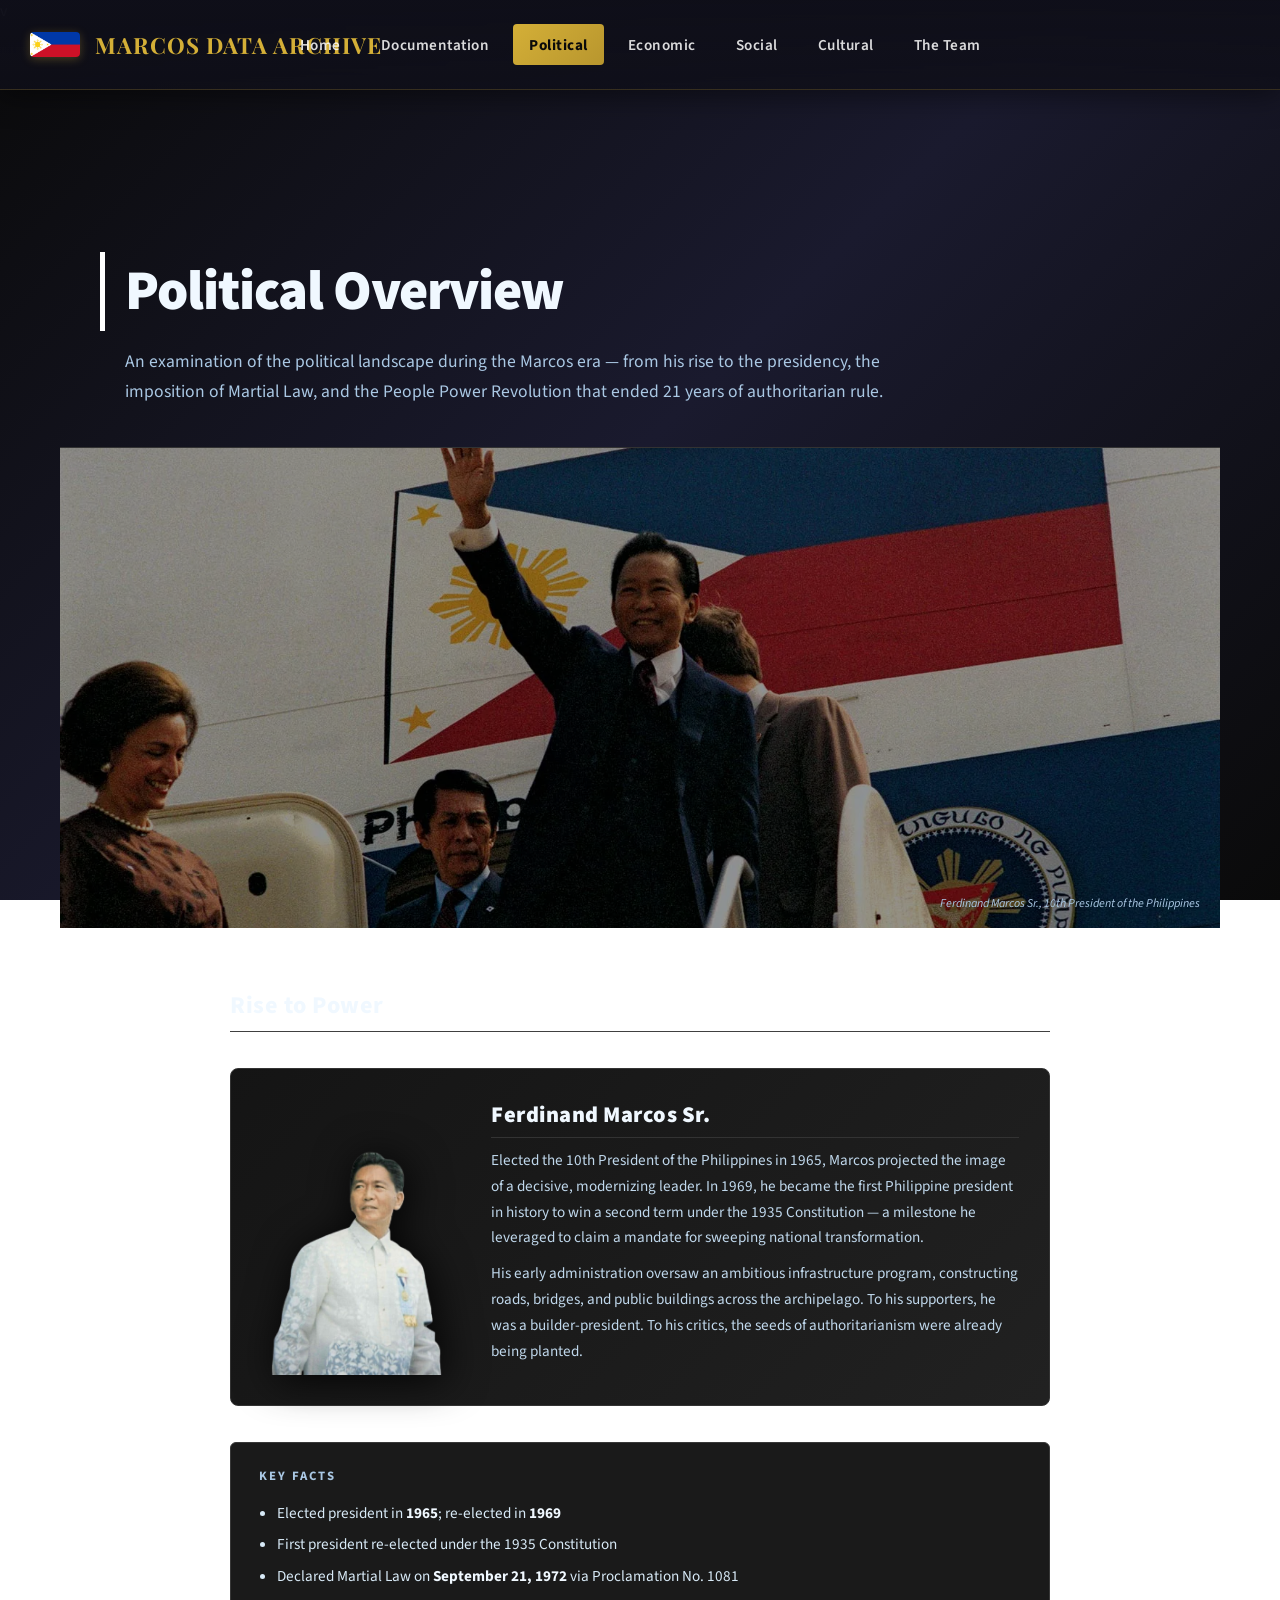
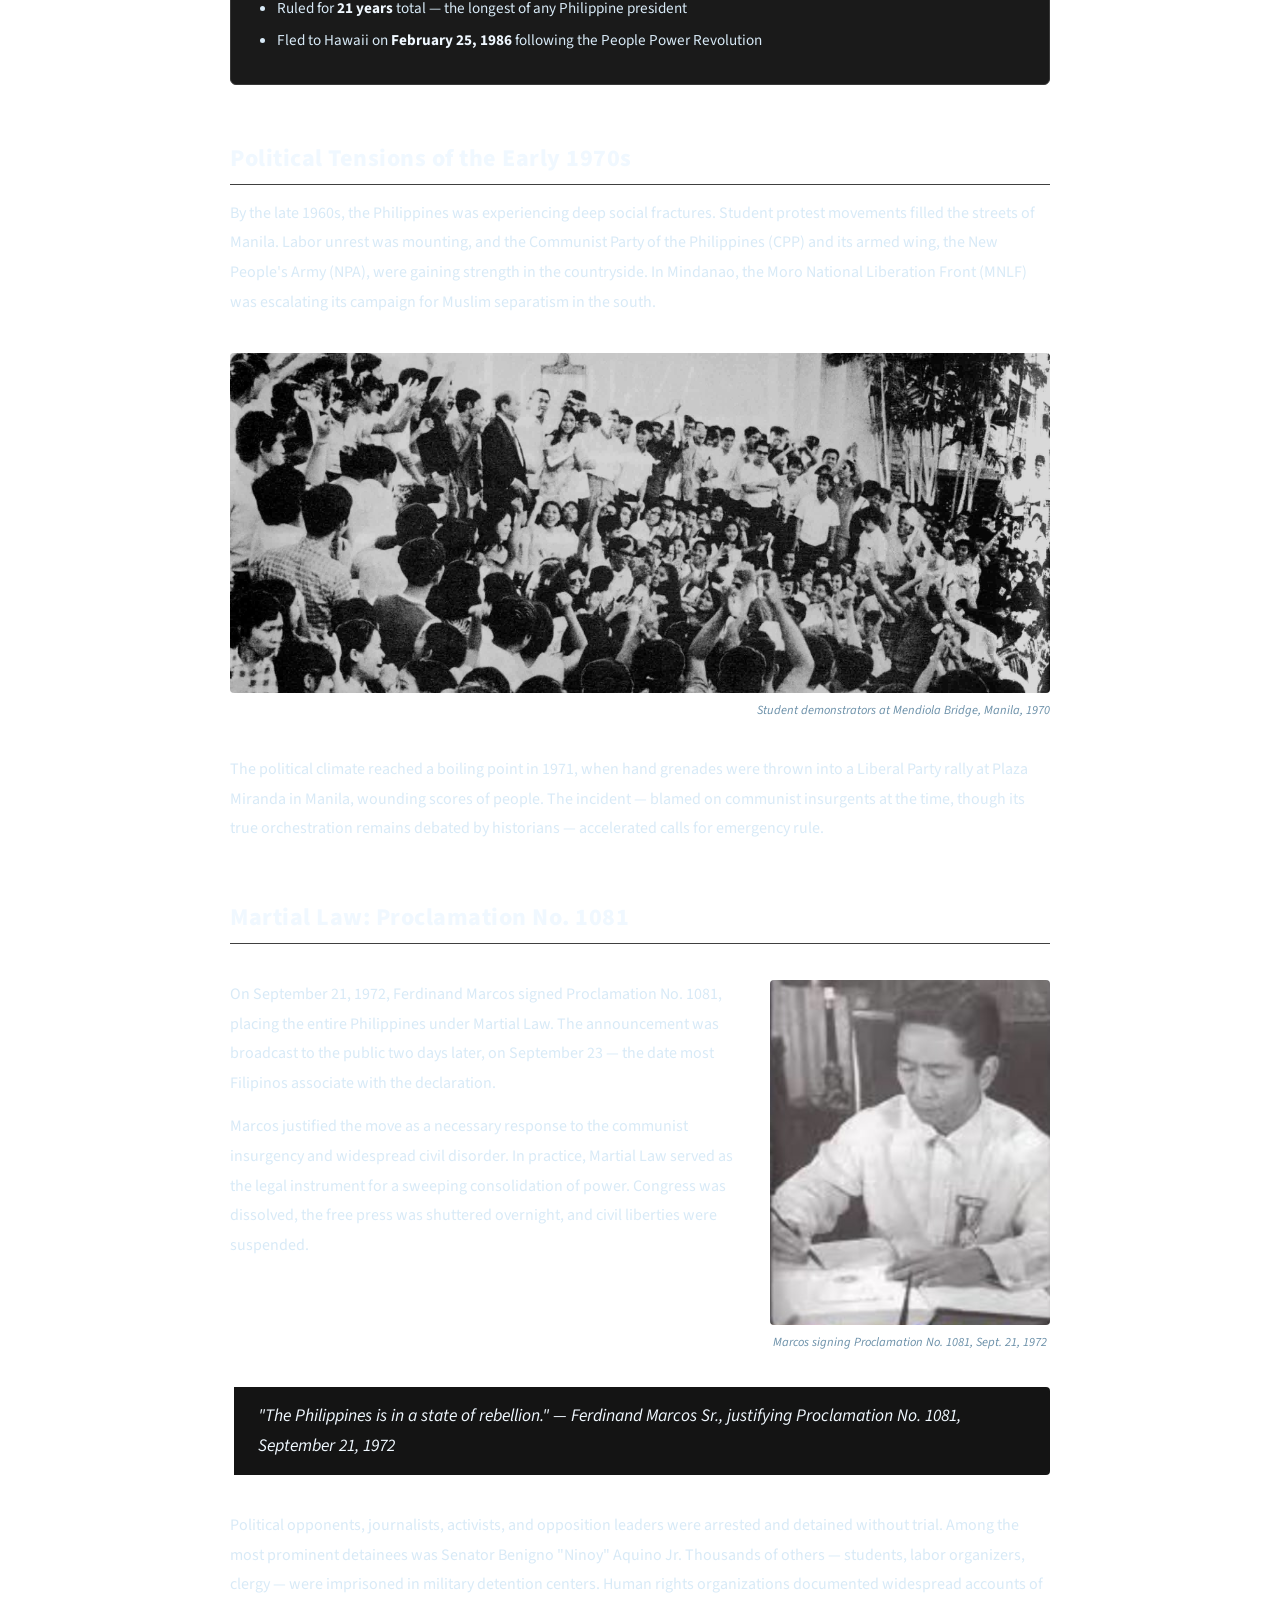
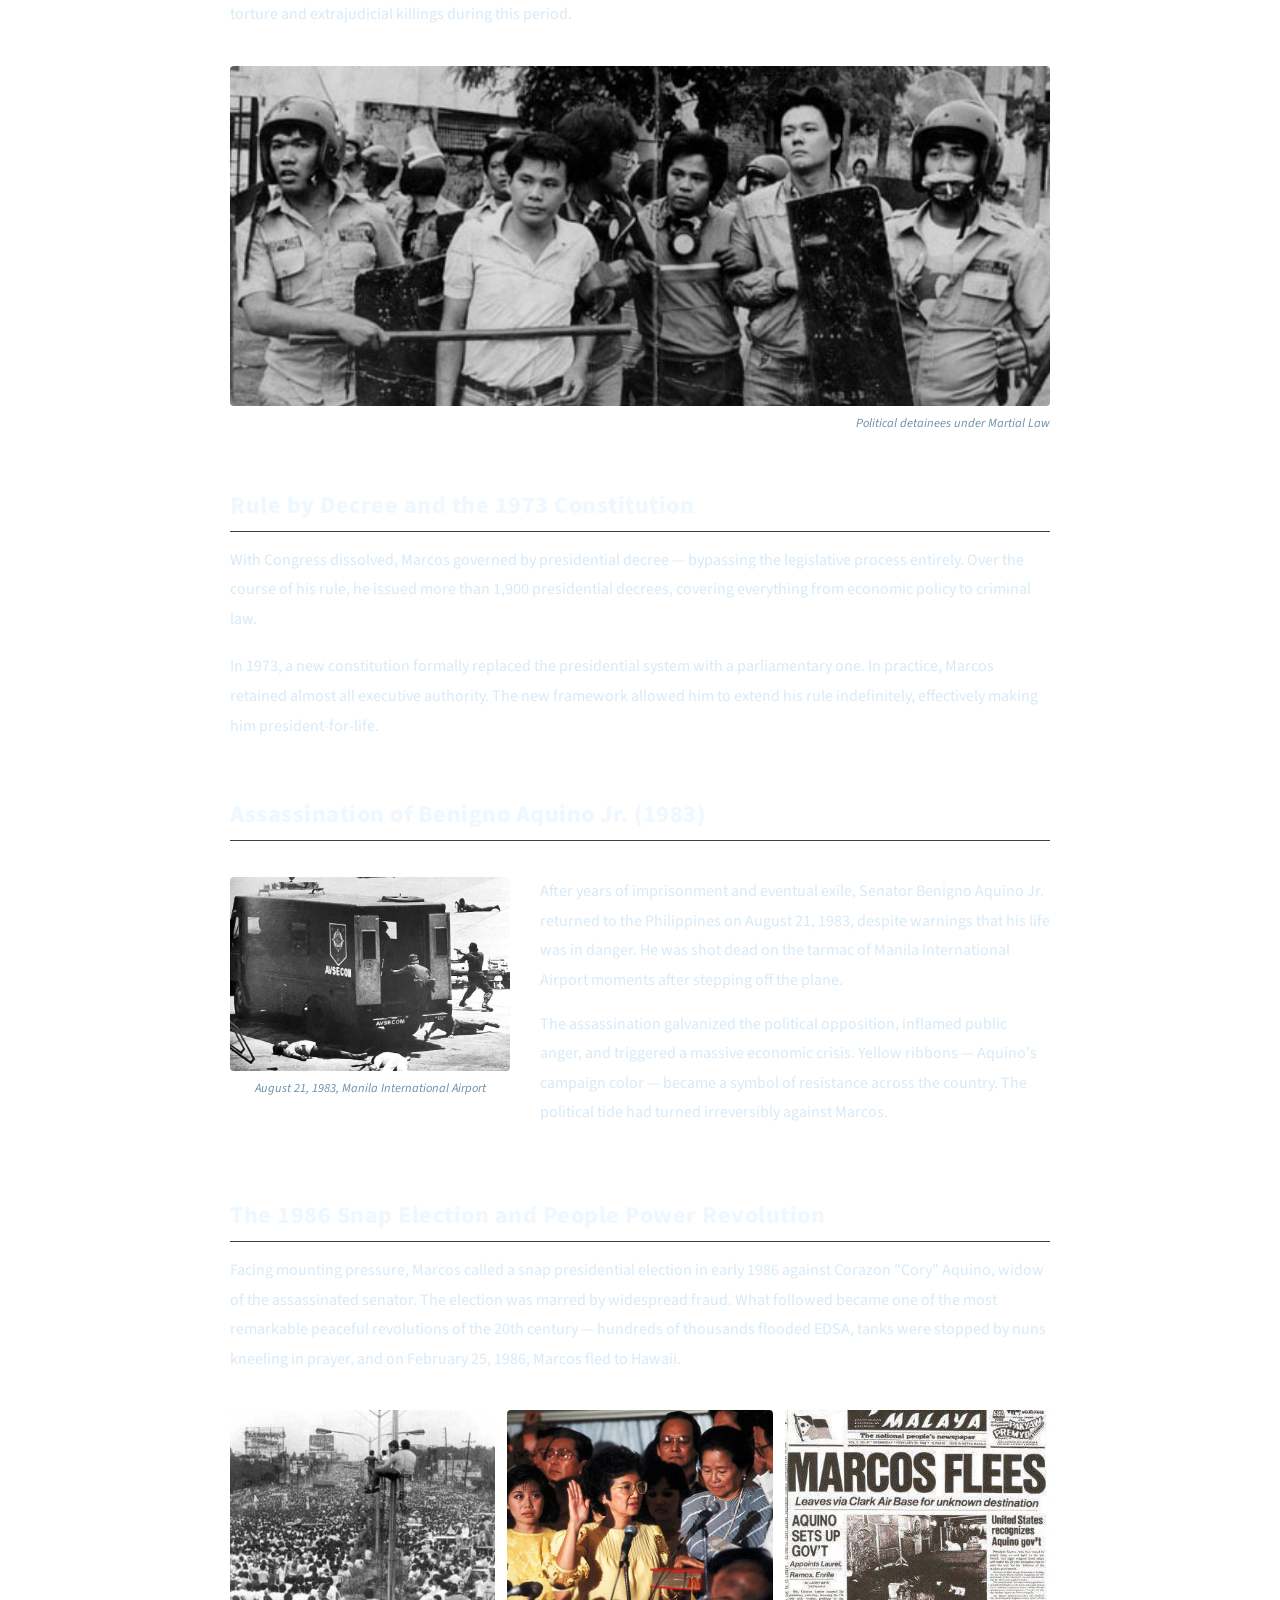
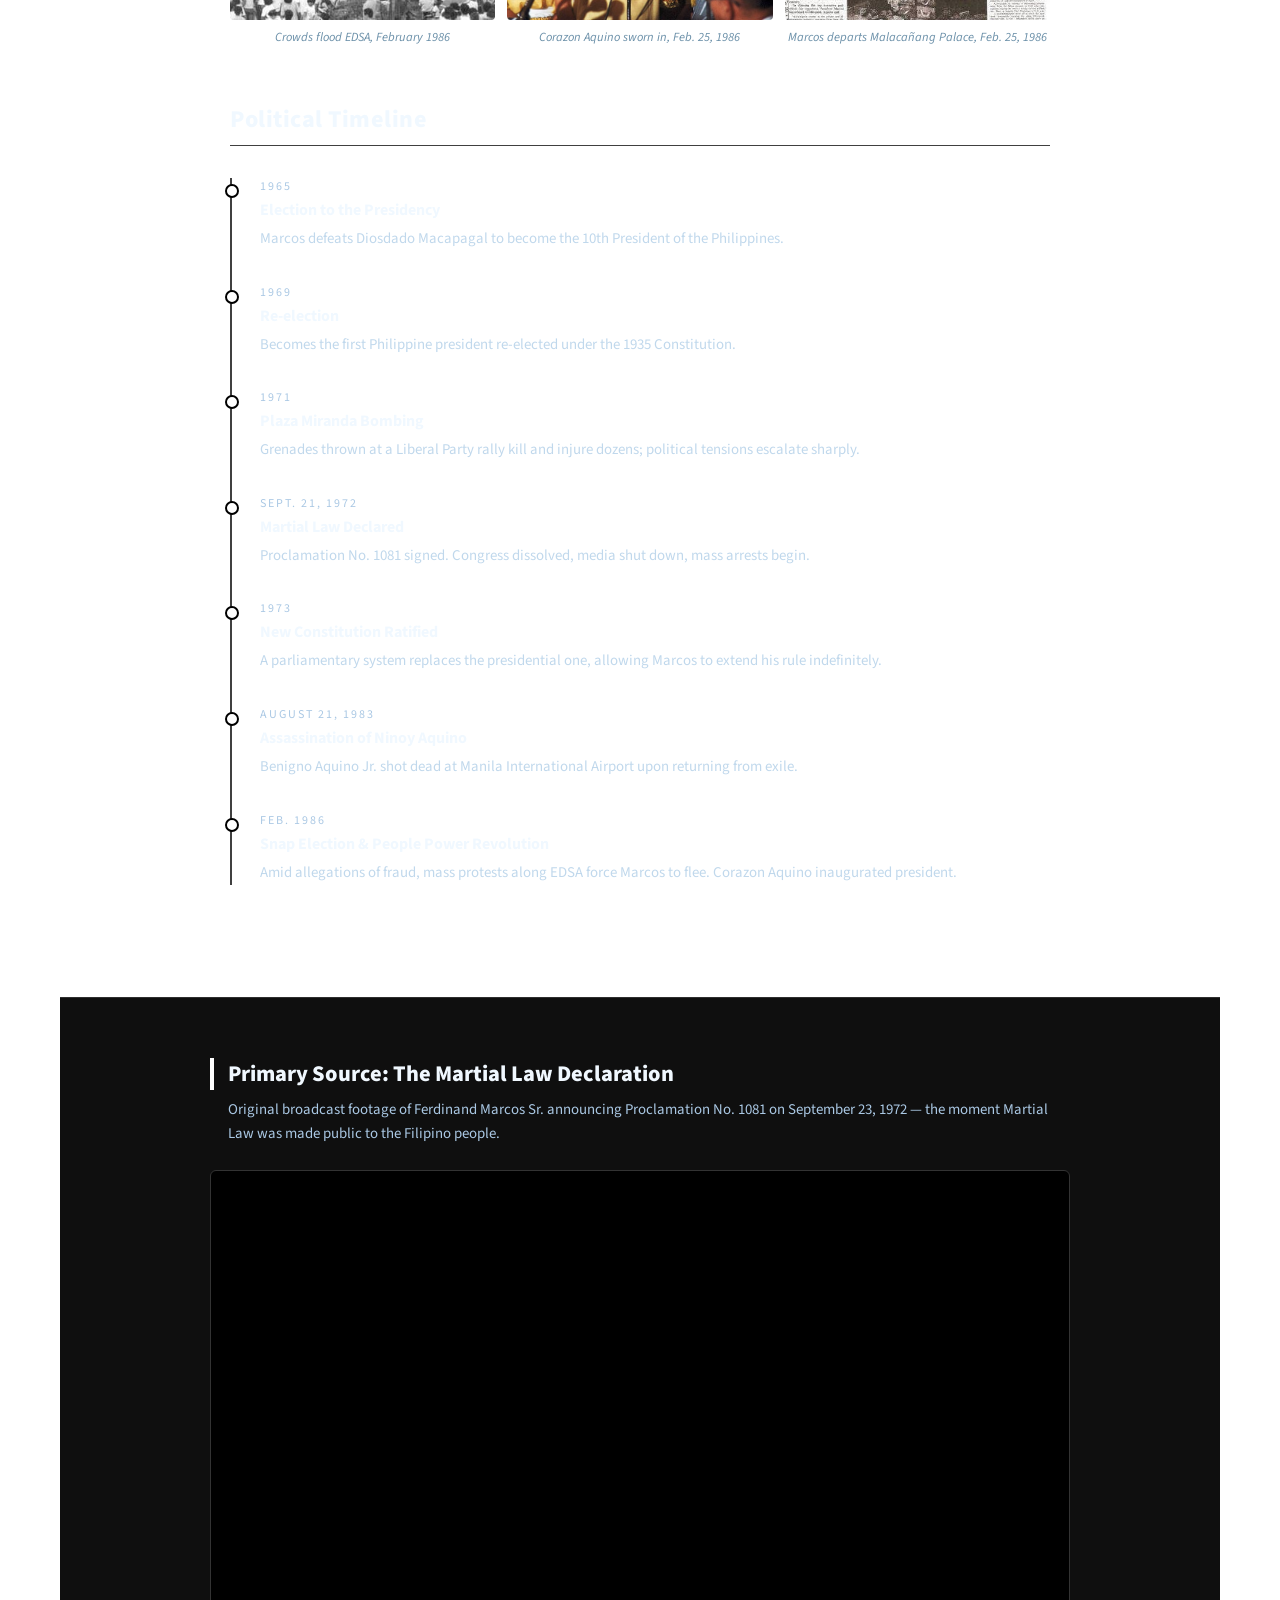
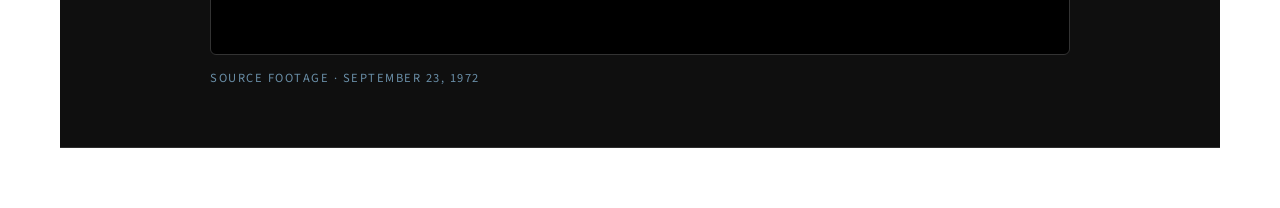
==== commit d1d46ad4: "Made the page use YT instead of a downloaded file for the video" ====
--- a/Political.html
+++ b/Political.html
@@ -186,23 +186,18 @@
         <h2>Primary Source: The Martial Law Declaration</h2>
         <p class="video-desc">Original broadcast footage of Ferdinand Marcos Sr. announcing Proclamation No. 1081 on September 23, 1972 — the moment Martial Law was made public to the Filipino people.</p>
         <div class="video-wrapper">
-            <video controls style="width:100%; height:100%;" poster="path/to/poster-image.jpg">
-                <source src="Videos/Martial_Law.mp4" type="video/mp4">
-                Your browser does not support the video tag.
-            </video>
+            <iframe 
+                width="100%" 
+                height="100%" 
+                src="https://www.youtube.com/embed/HkDeu17nqTU" 
+                title="Martial Law Declaration" 
+                frameborder="0" 
+                allow="accelerometer; autoplay; clipboard-write; encrypted-media; gyroscope; picture-in-picture" 
+                allowfullscreen>
+            </iframe>
         </div>
         <span class="video-label">Source footage · September 23, 1972</span>
     </div>
 </div>
-
-    <script>
-        const iframe = document.getElementById('martial-law-video');
-        const placeholder = document.getElementById('video-placeholder');
-        if (iframe && iframe.src && iframe.src !== window.location.href) {
-            placeholder.style.display = 'none';
-        }
-    </script>
-    <script src="script.js" defer></script>
 </body>
 </html>
-<!-- gonna restart my vscode for a second-->
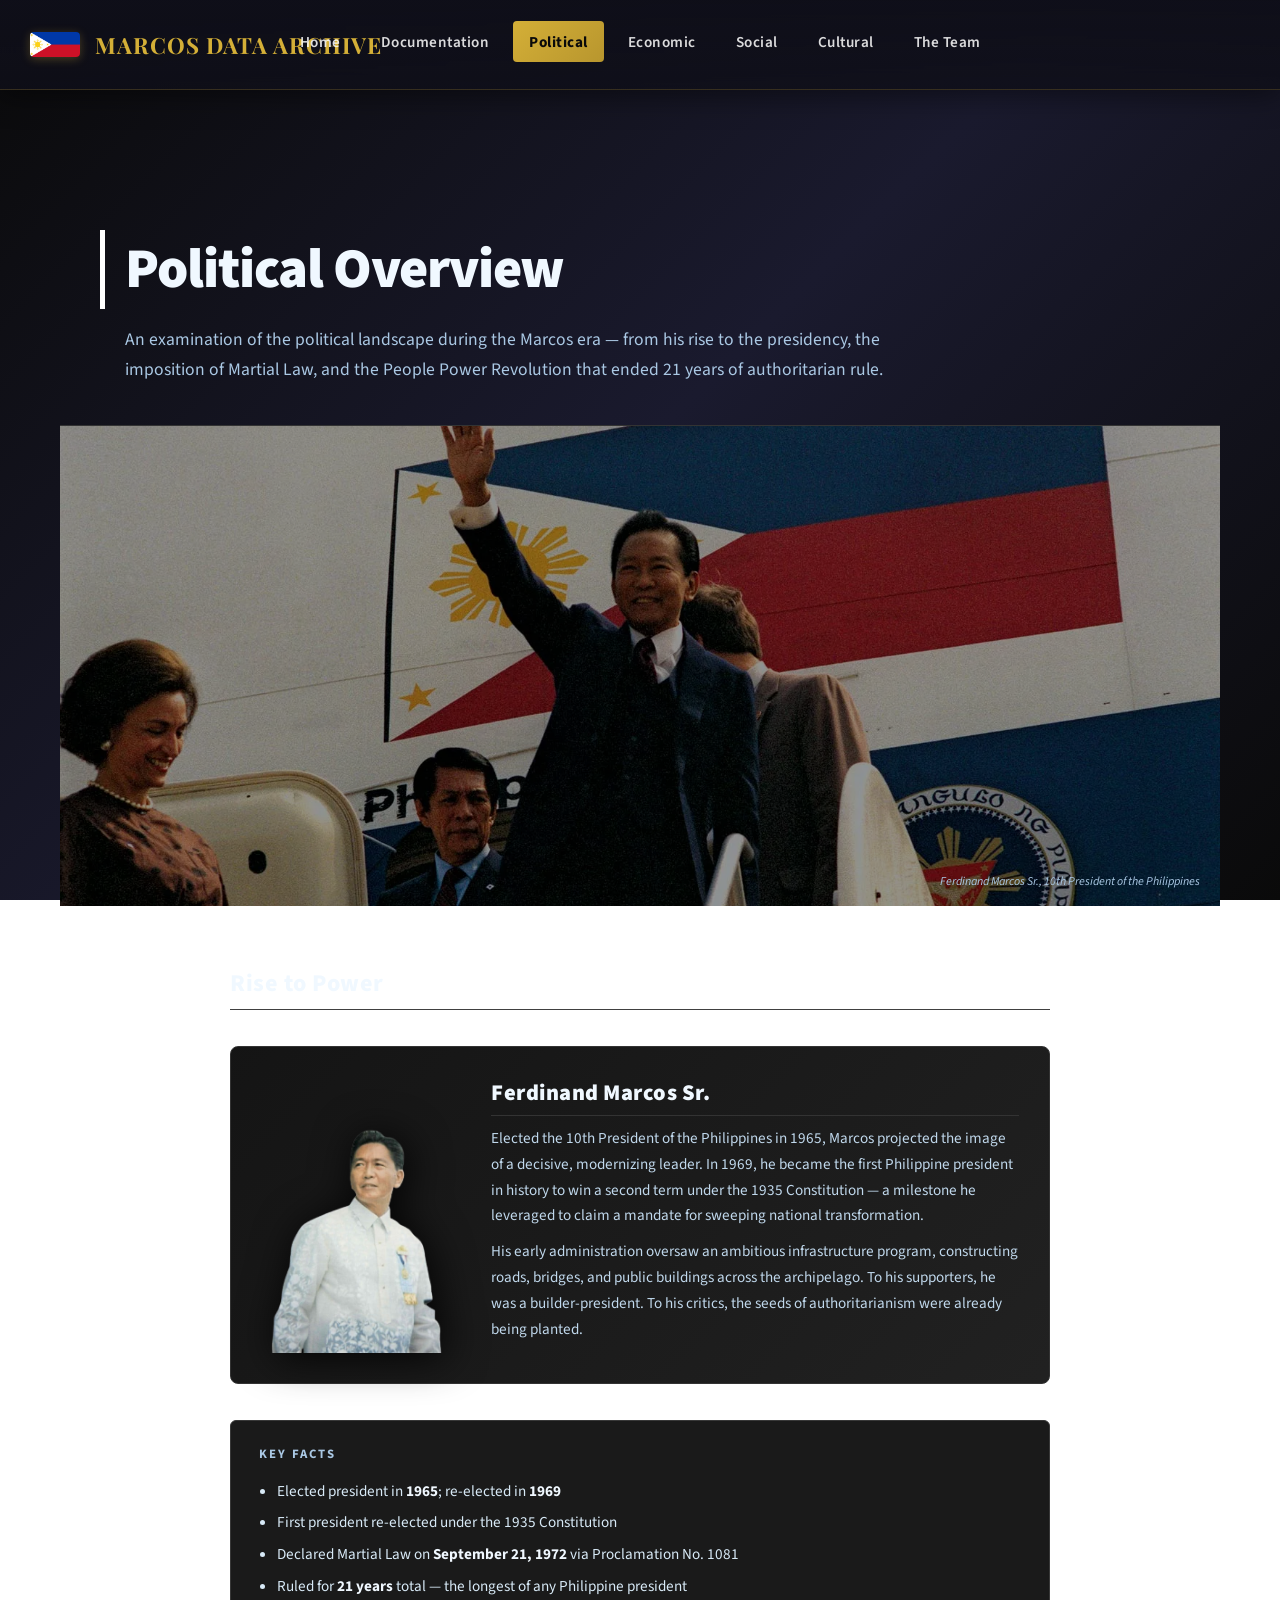
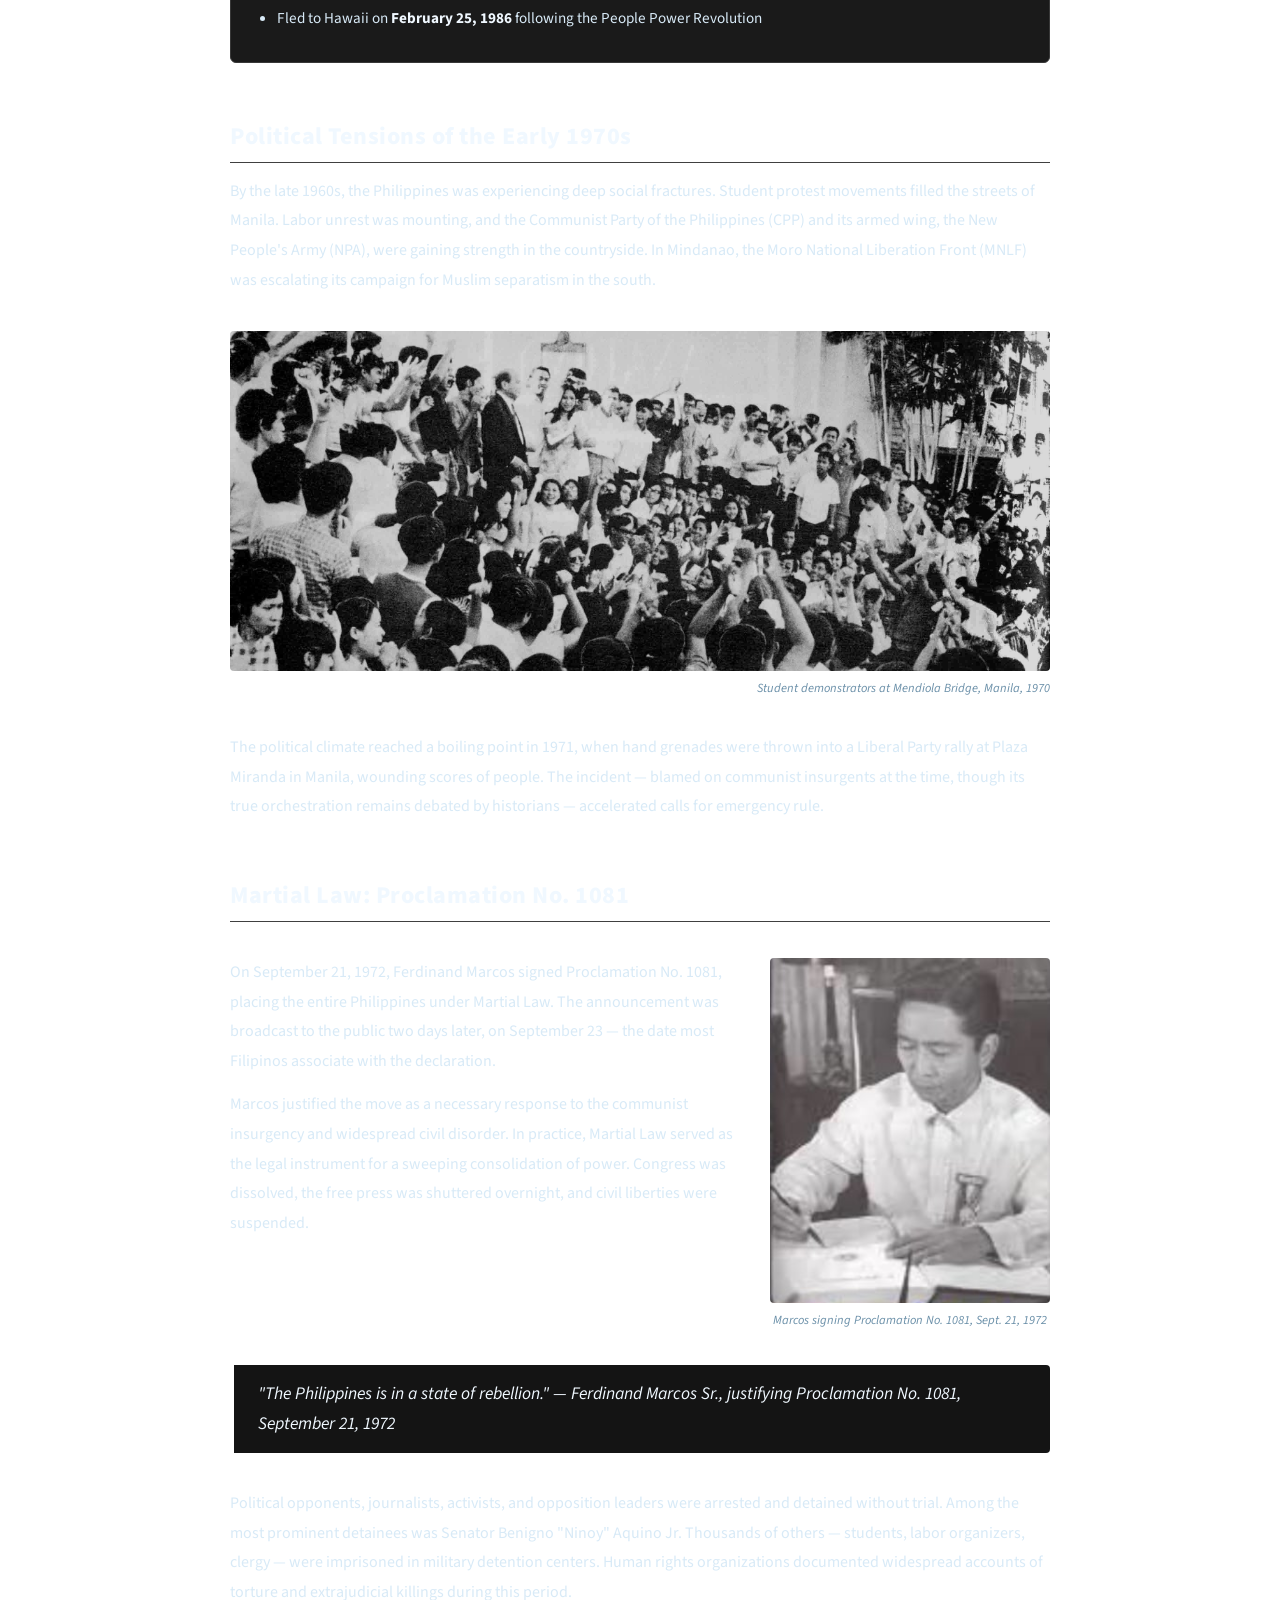
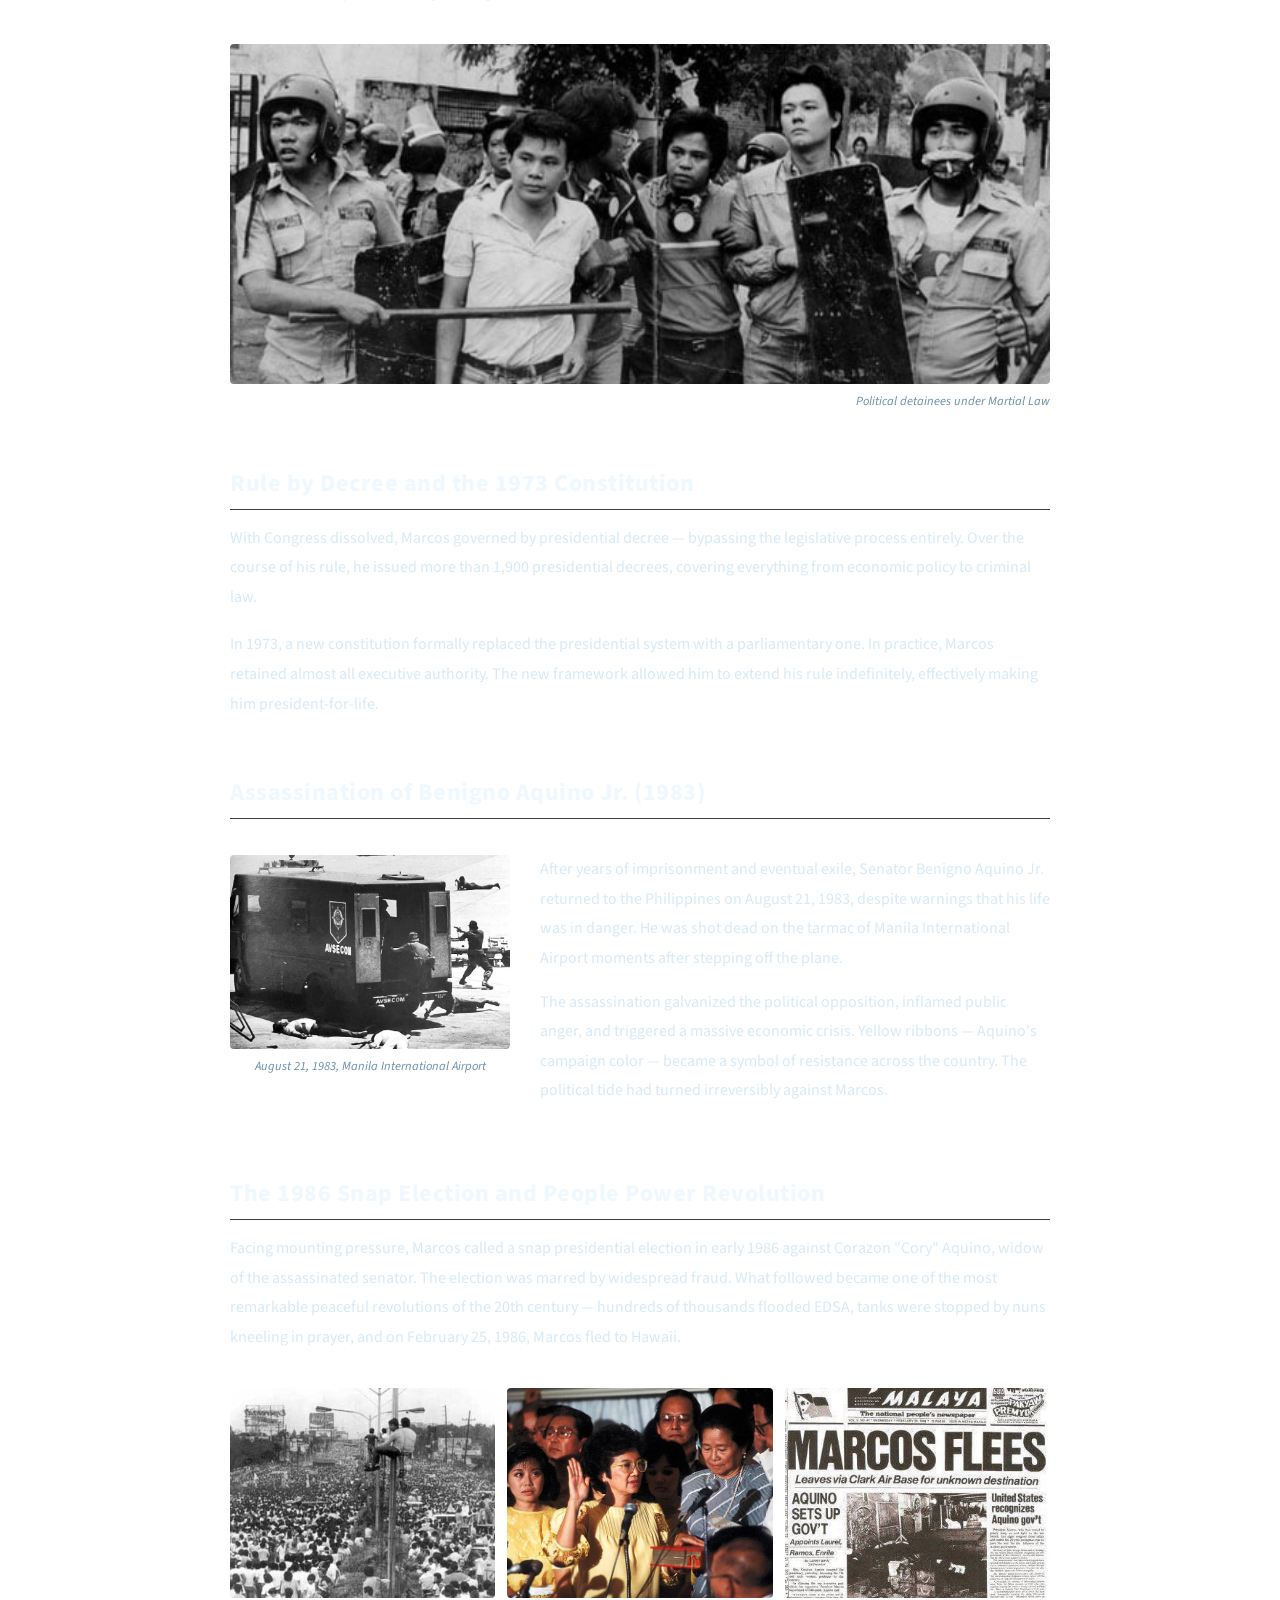
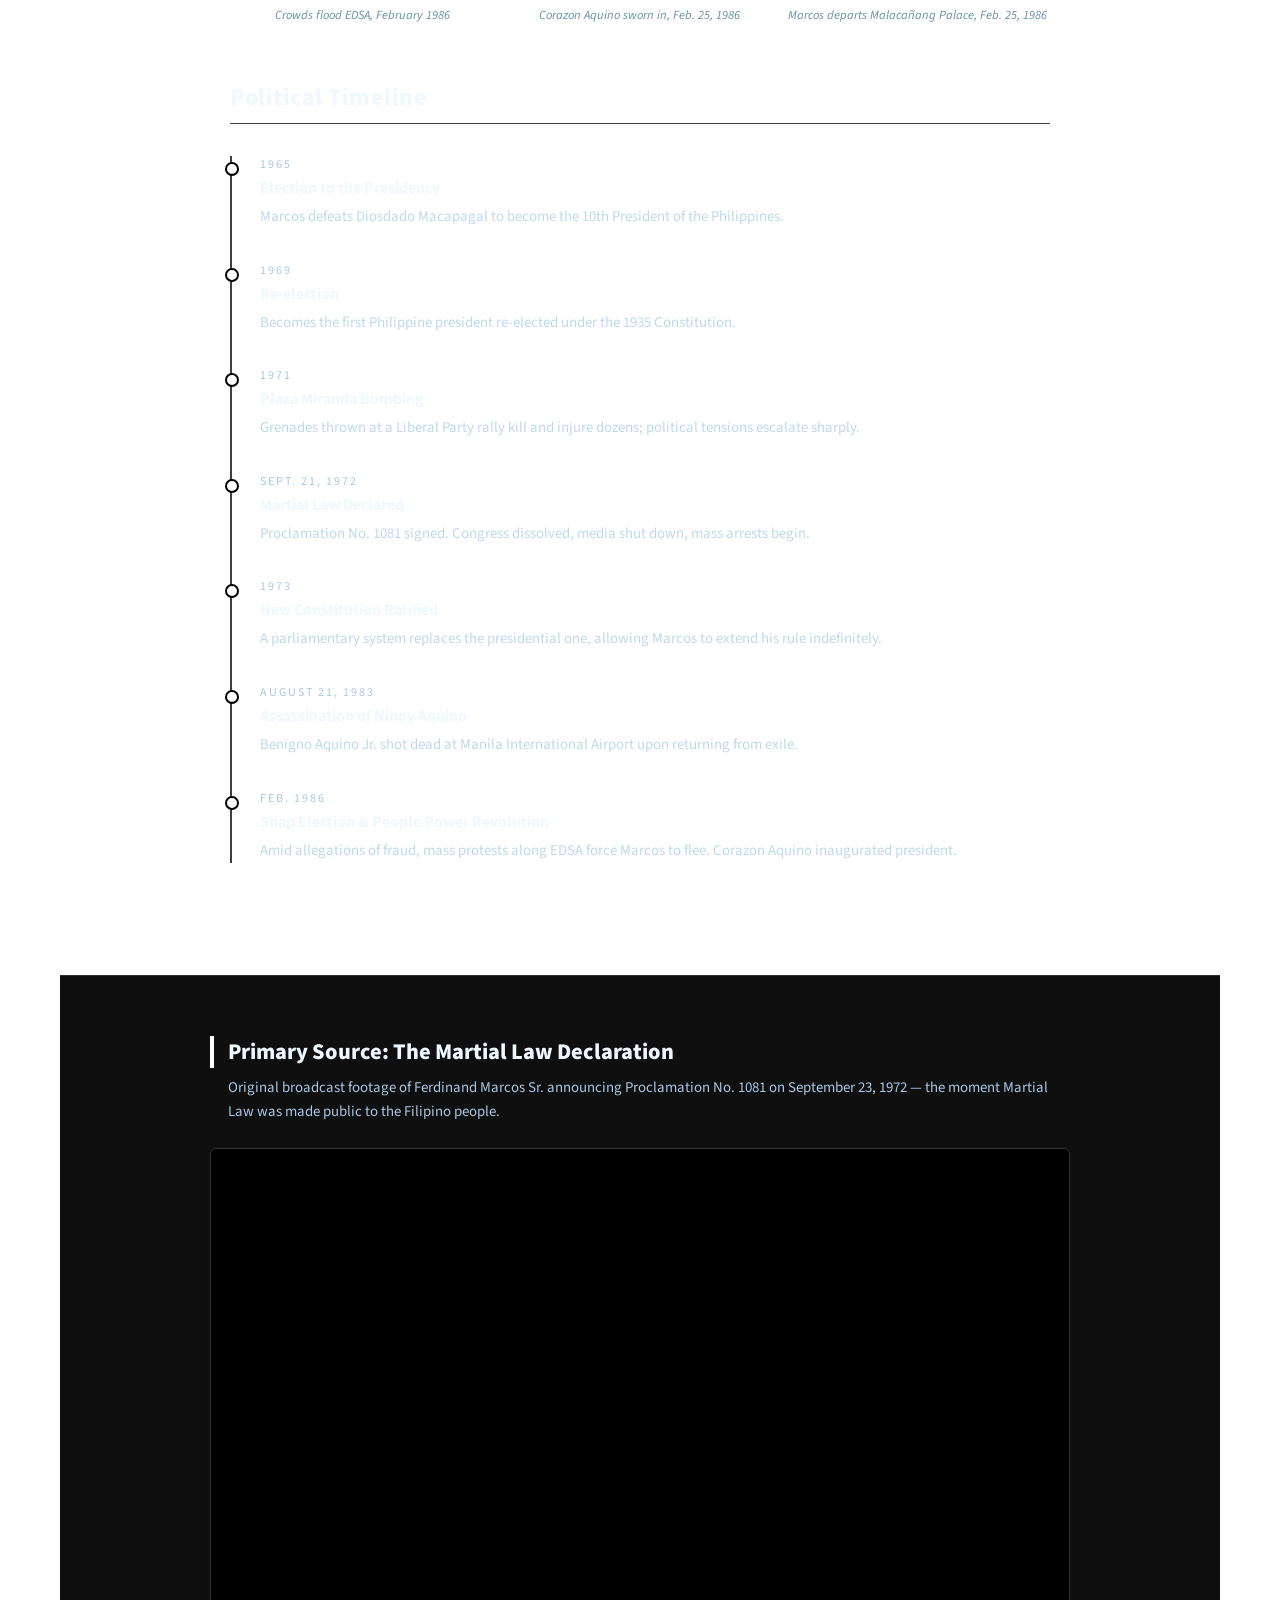
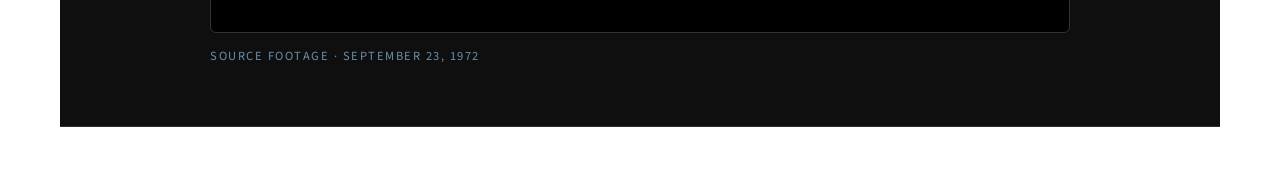
==== commit 31589345: "Fix HTML structure and restore content in Political.html" ====
--- a/Political.html
+++ b/Political.html
@@ -1,4 +1,4 @@
-v<!DOCTYPE html>
+<!DOCTYPE html>
 <html lang="en">
 <head>
     <meta charset="UTF-8">
@@ -188,12 +188,13 @@
         <div class="video-wrapper">
             <iframe 
                 width="100%" 
-                height="100%" 
+                height="315"
                 src="https://www.youtube.com/embed/HkDeu17nqTU" 
                 title="Martial Law Declaration" 
                 frameborder="0" 
-                allow="accelerometer; autoplay; clipboard-write; encrypted-media; gyroscope; picture-in-picture" 
-                allowfullscreen>
+                allow="accelerometer; autoplay; clipboard-write; encrypted-media; gyroscope; picture-in-picture; web-share" 
+                allowfullscreen
+                loading="eager">
             </iframe>
         </div>
         <span class="video-label">Source footage · September 23, 1972</span>
